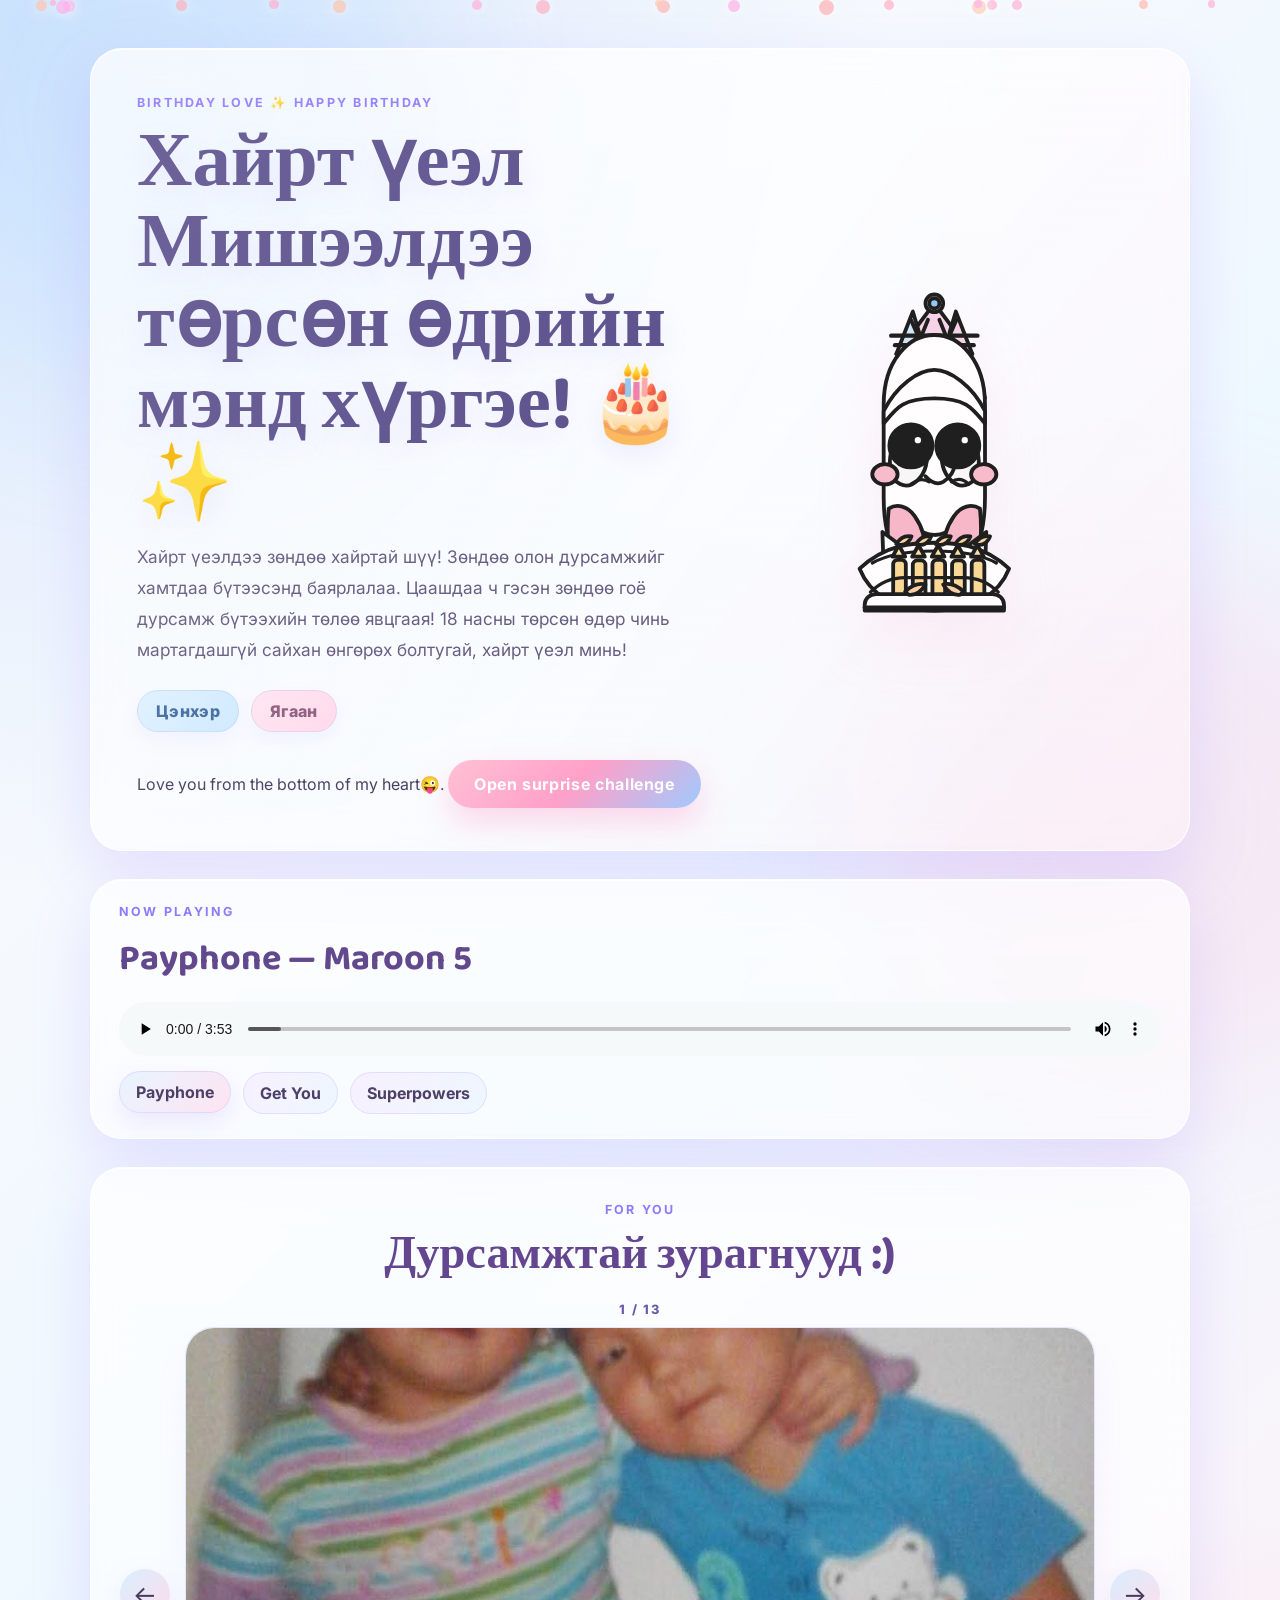
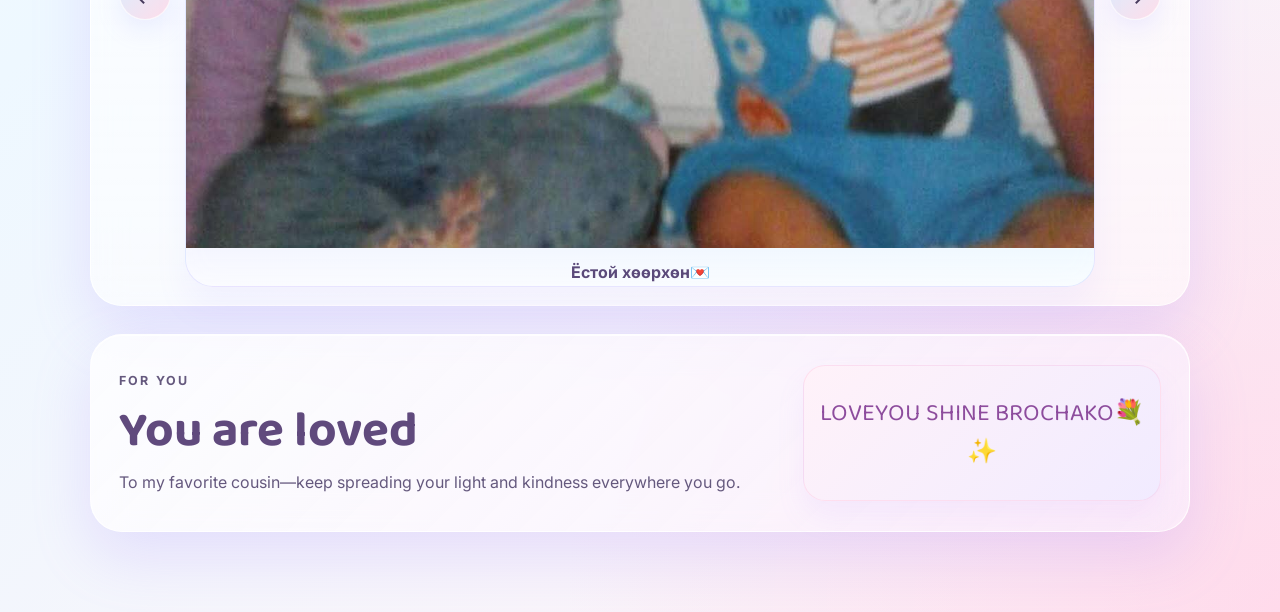
==== index.html @ ddc2c0e1 "Update birthday messages" ====
<!DOCTYPE html>
<html lang="en">
  <head>
    <meta charset="UTF-8" />
    <meta name="viewport" content="width=device-width, initial-scale=1.0" />
    <title>Happy Birthday Misheel</title>
    <meta
      name="description"
      content="A warm birthday page full of memories and love for Misheel."
    />
    <link rel="preconnect" href="https://fonts.googleapis.com" />
    <link rel="preconnect" href="https://fonts.gstatic.com" crossorigin />
    <link
      href="https://fonts.googleapis.com/css2?family=Baloo+2:wght@400;600;700;800&family=Inter:wght@400;500;600;700&display=swap"
      rel="stylesheet"
    />
    <link rel="stylesheet" href="style.css" />
  </head>
  <body>
    <div class="bg-glow glow-1"></div>
    <div class="bg-glow glow-2"></div>
    <div class="floating-sparkles" id="sparkles"></div>

    <main class="page-shell">
      <section class="hero card">
        <div class="hero-copy">
          <p class="eyebrow">BIRTHDAY LOVE ✨ HAPPY BIRTHDAY</p>
          <h1>Хайрт үеэл Мишээлдээ төрсөн өдрийн мэнд хүргэе! 🎂✨</h1>
          <p class="message">
            Хайрт үеэлдээ зөндөө хайртай шүү! Зөндөө олон дурсaмжийг хамтдаа бүтээсэнд баярлалаа. Цаашдаа ч гэсэн зөндөө гоё дурсaмж бүтээхийн төлөө явцгаая! 18 насны төрсөн өдөр чинь мартагдашгүй сайхан өнгөрөх болтугай, хайрт үеэл минь!
          </p>

          <div class="favorite-colors">
            <span class="color-chip light-blue">Цэнхэр</span>
            <span class="color-chip light-pink">Ягаан</span>
          </div>

          <div class="cta-row">
            <span class="cta-note">Love you from the bottom of my heart😜.</span>
            <a class="primary-btn challenge-link" href="surprise.html">Open surprise challenge</a>
          </div>
        </div>

        <div class="hero-art" aria-label="Birthday illustration">
          <img
            class="birthday-character"
            src="images/misheel-birthday-illustration.svg"
            alt="Cute birthday character holding a cake"
          />
        </div>
      </section>

      <section class="music card">
        <div class="music-header">
          <p class="eyebrow">Now playing</p>
          <h2 id="trackTitle">Payphone — Maroon 5</h2>
        </div>

        <audio id="birthdayAudio" controls preload="metadata">
          <source src="audio/payphone.mp3" type="audio/mpeg" />
          Your browser does not support the audio element.
        </audio>

        <div class="playlist" aria-label="Song playlist">
          <button class="song-option active" data-track="audio/payphone.mp3" data-title="Payphone — Maroon 5">Payphone</button>
          <button class="song-option" data-track="audio/get-you.mp3" data-title="Get You — Daniel Caesar ft. Kali Uchis">Get You</button>
          <button class="song-option" data-track="audio/superpowers.mp3" data-title="Superpowers — Daniel Caesar">Superpowers</button>
        </div>
      </section>

      <section class="surprise card">
        <div class="section-heading">
          <p class="eyebrow">For you</p>
          <h2>Дурсамжтай зурагнууд :)</h2>
        </div>

        <div class="photo-gallery">
          <button class="nav-btn" id="prevBtn" aria-label="Өмнөх зураг">←</button>

          <div class="viewer-wrap">
            <div class="gallery-meta">
              <span id="photoCounter">1 / 13</span>
            </div>

            <div class="slide-frame">
              <div class="slide active">
                <div class="photo-card">
                  <div class="photo">
                    <img src="images/a7ca59be-fc5f-4eb9-840b-a529a0c22c0d.jpg" alt="Misheel photo 1" />
                  </div>
                  <div class="photo-caption">Ёстой хөөрхөн💌</div>
                </div>
              </div>
              <div class="slide">
                <div class="photo-card">
                  <div class="photo">
                    <img src="images/41d93555-2011-495a-b672-59a3c8a5b977.jpg" alt="Misheel photo 2" />
                  </div>
                  <div class="photo-caption">Миний хайрт үеэл💌</div>
                </div>
              </div>
              <div class="slide">
                <div class="photo-card">
                  <div class="photo">
                    <img src="images/d9cc389e-0a66-46c6-8024-88b565d137b3.jpg" alt="Misheel photo 3" />
                  </div>
                  <div class="photo-caption">Аз жаргал💐</div>
                </div>
              </div>
              <div class="slide">
                <div class="photo-card">
                  <div class="photo">
                    <img src="images/b8256410-252d-4562-8605-320144ca4dbf.jpg" alt="Misheel photo 4" />
                  </div>
                  <div class="photo-caption">баяр баясгалан😘</div>
                </div>
              </div>
              <div class="slide">
                <div class="photo-card">
                  <div class="photo">
                    <img src="images/4f4d6605-24f7-4aaa-a9f4-41c71f432d71.jpg" alt="Misheel photo 5" />
                  </div>
                  <div class="photo-caption">Хүчтэй үеэл^_^</div>
                </div>
              </div>
              <div class="slide">
                <div class="photo-card">
                  <div class="photo">
                    <img src="images/276534cd-c635-4290-b543-4243a25cd8f6.jpg" alt="Misheel photo 7" />
                  </div>
                  <div class="photo-caption">энерги🦍</div>
                </div>
              </div>
              <div class="slide">
                <div class="photo-card">
                  <div class="photo">
                    <img src="images/6334266b-ba04-46bc-9a6c-34b19b0b3731.jpg" alt="Misheel photo 8" />
                  </div>
                  <div class="photo-caption">Үүрд хайрлагдана</div>
                </div>
              </div>
              <div class="slide">
                <div class="photo-card">
                  <div class="photo">
                    <img src="images/6f6ebedb-b452-4b05-9c14-54d14823774d.jpg" alt="Family photo 9" />
                  </div>
                  <div class="photo-caption">Гэр бүлийн халуун үе 💛</div>
                </div>
              </div>
              <div class="slide">
                <div class="photo-card">
                  <div class="photo">
                    <img src="images/90916abf-e954-4828-ace6-4a27e4338c88.jpg" alt="Family photo 10" />
                  </div>
                  <div class="photo-caption">Гайхалтай дурсамж 🌷</div>
                </div>
              </div>
              <div class="slide">
                <div class="photo-card">
                  <div class="photo">
                    <img src="images/9e1b1bcf-edeb-4b16-951e-b5c05d5b54bd.jpg" alt="Family photo 11" />
                  </div>
                  <div class="photo-caption">Бидний инээд 💕</div>
                </div>
              </div>
              <div class="slide">
                <div class="photo-card">
                  <div class="photo">
                    <img src="images/0703330e-552b-4d90-860c-a26170b733a5.jpg" alt="Family photo 12" />
                  </div>
                  <div class="photo-caption">Үеэлүүдийн хөгжилтэй мөч ✨</div>
                </div>
              </div>
              <div class="slide">
                <div class="photo-card">
                  <div class="photo">
                    <img src="images/3965828b-7632-476d-a801-08ffce4d73b9.jpg" alt="Family photo 13" />
                  </div>
                  <div class="photo-caption">Айлын хайр 💐</div>
                </div>
              </div>
              <div class="slide">
                <div class="photo-card">
                  <div class="photo">
                    <img src="images/e2bfad7c-ab8a-4006-84db-8c3ba522aec4.jpg" alt="Family photo 14" />
                  </div>
                  <div class="photo-caption">Үүрд санах ой 🌞</div>
                </div>
              </div>
            </div>
          </div>

          <button class="nav-btn" id="nextBtn" aria-label="Дараагийн зураг">→</button>
        </div>
      </section>

      <section class="memory card">
        <div class="memory-copy">
          <p class="eyebrow">For you</p>
          <h2>You are loved</h2>
          <p>
            To my favorite cousin—keep spreading your light and kindness everywhere you go.
          </p>
        </div>
        <div class="signature">LOVEYOU SHINE BROCHAKO💐✨</div>
      </section>
    </main>

    <script src="script.js"></script>
  </body>
</html>
---- style.css ----
:root {
  --bg-1: #fff9fd;
  --bg-2: #edf7ff;
  --card: rgba(255, 255, 255, 0.7);
  --card-strong: rgba(255, 255, 255, 0.88);
  --light-blue: #dff1ff;
  --light-pink: #ffe1f0;
  --pink: #ff8ab7;
  --purple: #8f79ff;
  --blue: #9ec8ff;
  --text: #473b5d;
  --muted: #65597e;
  --shadow: rgba(160, 132, 255, 0.2);
  --border: rgba(255, 255, 255, 0.78);
  --warm: #ffc76e;
  --rose: #ff93c6;
}

* {
  box-sizing: border-box;
}

html {
  scroll-behavior: smooth;
}

body {
  margin: 0;
  min-height: 100vh;
  font-family: "Inter", sans-serif;
  background:
    radial-gradient(circle at top left, rgba(153, 201, 255, 0.42), transparent 35%),
    radial-gradient(circle at bottom right, rgba(255, 174, 212, 0.34), transparent 28%),
    linear-gradient(135deg, #fffafc 0%, #eef8ff 48%, #fff1f7 100%);
  color: var(--text);
  overflow-x: hidden;
}

h1,
h2,
h3 {
  font-family: "Baloo 2", cursive;
  margin: 0;
  line-height: 1.05;
}

p {
  margin: 0;
}

button {
  font: inherit;
}

.bg-glow {
  position: fixed;
  width: 34rem;
  height: 34rem;
  border-radius: 50%;
  filter: blur(80px);
  opacity: 0.35;
  z-index: 0;
  pointer-events: none;
}

.glow-1 {
  top: -10rem;
  left: -8rem;
  background: rgba(173, 217, 255, 0.8);
}

.glow-2 {
  right: -8rem;
  bottom: -12rem;
  background: rgba(255, 192, 222, 0.72);
}

.floating-sparkles {
  position: fixed;
  inset: 0;
  overflow: hidden;
  pointer-events: none;
  z-index: 1;
}

.sparkle {
  position: absolute;
  width: 10px;
  height: 10px;
  border-radius: 50%;
  background: rgba(255, 255, 255, 0.92);
  box-shadow: 0 0 14px rgba(255, 255, 255, 0.9);
  opacity: 0.8;
  animation: floatUp linear infinite;
}

@keyframes floatUp {
  0% {
    transform: translateY(110vh) scale(0.8);
    opacity: 0;
  }
  15% {
    opacity: 1;
  }
  100% {
    transform: translateY(-20vh) scale(1.2);
    opacity: 0;
  }
}

.page-shell {
  position: relative;
  z-index: 2;
  width: min(1100px, calc(100% - 2rem));
  margin: 0 auto;
  padding: 48px 0 80px;
}

.card {
  background: linear-gradient(180deg, rgba(255,255,255,0.72), rgba(255,255,255,0.54));
  border: 1px solid rgba(255,255,255,0.8);
  box-shadow: 0 24px 60px var(--shadow), inset 0 1px 0 rgba(255,255,255,0.8);
  backdrop-filter: blur(16px);
  border-radius: 32px;
}

.hero {
  display: grid;
  grid-template-columns: 1.2fr 0.8fr;
  gap: 1.5rem;
  align-items: center;
  padding: 42px 46px;
  position: relative;
  overflow: hidden;
}

.hero::before {
  content: "";
  position: absolute;
  inset: 0;
  background: linear-gradient(120deg, rgba(255,255,255,0.12), rgba(255,255,255,0.02), rgba(255,192,222,0.12));
  pointer-events: none;
}

.eyebrow {
  display: inline-block;
  font-size: 0.78rem;
  letter-spacing: 0.18em;
  text-transform: uppercase;
  color: var(--purple);
  font-weight: 700;
  margin-bottom: 14px;
}

.hero-copy h1 {
  font-size: clamp(3rem, 6vw, 5.4rem);
  color: #5b4f8c;
  margin-bottom: 14px;
  text-shadow: 0 10px 28px rgba(160, 139, 255, 0.14);
}

.message {
  font-size: 1.08rem;
  line-height: 1.8;
  color: var(--muted);
  max-width: 34rem;
}

.favorite-colors {
  display: flex;
  flex-wrap: wrap;
  gap: 12px;
  margin-top: 24px;
}

.color-chip {
  display: inline-flex;
  align-items: center;
  justify-content: center;
  padding: 10px 18px;
  border-radius: 999px;
  font-weight: 800;
  letter-spacing: 0.02em;
  border: 1px solid rgba(111, 131, 201, 0.15);
  box-shadow: 0 8px 18px rgba(164, 147, 255, 0.1);
}

.light-blue {
  background: linear-gradient(135deg, #dff1ff, #cfe9ff);
  color: #416a9f;
}

.light-pink {
  background: linear-gradient(135deg, #ffe5f1, #ffd9eb);
  color: #8d5c7c;
}

.cta-row {
  margin-top: 28px;
}

.primary-btn,
.song-btn,
.nav-btn {
  border: none;
  cursor: pointer;
  transition: transform 0.2s ease, box-shadow 0.2s ease, opacity 0.2s ease;
}

.primary-btn {
  border-radius: 999px;
  background: linear-gradient(135deg, #ffc0d3, #ff9ec7, #9bc9ff);
  color: white;
  padding: 14px 24px;
  font-weight: 700;
  letter-spacing: 0.04em;
  box-shadow: 0 15px 30px rgba(255, 145, 198, 0.35);
}

.primary-btn:hover,
.song-btn:hover,
.nav-btn:hover {
  transform: translateY(-2px);
}

.hero-art {
  display: flex;
  justify-content: center;
  align-items: center;
  min-height: 300px;
}

.birthday-character {
  display: block;
  width: min(380px, 85vw);
  height: auto;
  filter: drop-shadow(0 24px 28px rgba(255, 180, 210, 0.18));
}

/* Surprise popup removed intentionally to avoid blocking the page */

.hidden {
  display: none;
}

.music {
  margin-top: 28px;
  padding: 24px 28px;
  display: flex;
  flex-direction: column;
  gap: 16px;
}

.music-header {
  display: flex;
  flex-direction: column;
  align-items: flex-start;
  gap: 8px;
}

.music-header h2 {
  font-size: clamp(1.8rem, 2.8vw, 2.6rem);
  color: #62488d;
}

.playlist {
  display: flex;
  flex-wrap: wrap;
  gap: 12px;
}

.song-option {
  border: 1px solid rgba(143, 121, 255, 0.18);
  background: linear-gradient(135deg, #f8f0ff, #edf7ff);
  color: #4d4067;
  border-radius: 999px;
  padding: 10px 16px;
  font-weight: 700;
  cursor: pointer;
  touch-action: manipulation;
  transition: transform 0.2s ease, box-shadow 0.2s ease, background 0.2s ease;
}

.song-option:hover,
.song-option.active {
  transform: translateY(-1px);
  background: linear-gradient(135deg, #e7f5ff, #ffe3f2);
  box-shadow: 0 10px 22px rgba(173, 150, 255, 0.18);
}

audio {
  width: 100%;
  filter: saturate(1.15) contrast(1.04);
  border-radius: 18px;
}

.surprise {
  position: relative;
  margin-top: 28px;
  padding: 30px 28px 18px;
}

.section-heading {
  text-align: center;
  margin-bottom: 22px;
}

.section-heading h2 {
  font-size: clamp(2rem, 4vw, 2.9rem);
  color: #644690;
}

.small-gap {
  margin-bottom: 14px;
}

.photo-gallery {
  display: grid;
  grid-template-columns: auto 1fr auto;
  align-items: center;
  gap: 14px;
}

.viewer-wrap {
  display: flex;
  flex-direction: column;
  gap: 10px;
}

.gallery-meta {
  display: flex;
  justify-content: center;
  align-items: center;
  font-size: 0.8rem;
  font-weight: 800;
  letter-spacing: 0.14em;
  text-transform: uppercase;
  color: #6a5aa8;
}

.slide-frame {
  position: relative;
  min-height: 560px;
  overflow: hidden;
  border-radius: 28px;
  background: linear-gradient(135deg, rgba(245, 240, 255, 0.9), rgba(234, 247, 255, 0.9));
  border: 1px solid rgba(143, 121, 255, 0.12);
  box-shadow: inset 0 0 30px rgba(255, 255, 255, 0.22), 0 22px 32px rgba(151, 128, 255, 0.08);
}

.slide {
  position: absolute;
  inset: 0;
  opacity: 0;
  pointer-events: none;
  transform: scale(0.97);
  transition: opacity 0.45s ease, transform 0.45s ease;
}

.slide.active {
  opacity: 1;
  pointer-events: auto;
  transform: scale(1);
}

.photo-card {
  display: flex;
  flex-direction: column;
  height: 100%;
  width: 100%;
}

.photo {
  position: relative;
  width: 100%;
  height: 100%;
  min-height: 520px;
  overflow: hidden;
  border-radius: 28px 28px 0 0;
  background: linear-gradient(135deg, #f1f7ff, #ffe7f1);
  box-shadow: inset 0 0 40px rgba(255, 255, 255, 0.12);
}

.photo img {
  display: block;
  width: 100%;
  height: 100%;
  object-fit: cover;
}

.photo-caption {
  padding: 14px 18px 20px;
  text-align: center;
  font-weight: 700;
  color: #5b4a7a;
  background: linear-gradient(180deg, rgba(255,255,255,0.2), rgba(255,255,255,0.8));
  border-radius: 0 0 28px 28px;
  font-size: 1rem;
}

.nav-btn {
  width: 52px;
  height: 52px;
  border-radius: 50%;
  background: linear-gradient(135deg, #d9eeff, #ffddea);
  color: var(--text);
  font-size: 1.6rem;
  box-shadow: 0 10px 24px rgba(158, 150, 255, 0.16);
  border: 1px solid rgba(255,255,255,0.7);
}


#audio {
  width: 100%;
}

audio {
  width: 100%;
  margin-top: 8px;
  filter: saturate(1.2) contrast(1.05);
}

.memory {
  margin-top: 28px;
  padding: 30px 28px;
  display: grid;
  grid-template-columns: 1.3fr 0.7fr;
  align-items: center;
  gap: 20px;
  background: linear-gradient(135deg, rgba(255,255,255,0.76), rgba(250,240,255,0.65));
}

.memory-copy h2 {
  font-size: clamp(2rem, 4vw, 3.1rem);
  color: #604a7d;
  margin-bottom: 10px;
}

.memory-copy p {
  color: var(--muted);
  line-height: 1.8;
  max-width: 40rem;
}

.signature {
  text-align: center;
  font-size: clamp(1.1rem, 2vw, 1.5rem);
  font-family: "Baloo 2", cursive;
  color: #8d4c9d;
  padding: 28px 14px;
  border-radius: 22px;
  background: linear-gradient(135deg, #fff2f9, #f1ebff);
  border: 1px solid rgba(255, 126, 182, 0.16);
  box-shadow: 0 16px 28px rgba(188, 145, 255, 0.1);
}

@media (max-width: 780px) {
  .hero,
  .memory {
    grid-template-columns: 1fr;
    text-align: center;
  }

  .hero {
    padding: 28px 20px;
  }

  .message {
    margin: 0 auto;
  }

  .favorite-colors {
    justify-content: center;
  }

  .photo-gallery {
    grid-template-columns: 1fr;
  }

  .nav-btn {
    display: none;
  }

  .slide-frame {
    min-height: 420px;
  }

  .photo {
    min-height: 380px;
  }
}

.memory-page {
  position: relative;
  min-height: 100vh;
  display: grid;
  place-items: center;
  padding: 32px 16px;
  background:
    radial-gradient(circle at 15% 20%, rgba(164, 225, 255, 0.8), transparent 18%),
    radial-gradient(circle at 82% 20%, rgba(255, 207, 228, 0.82), transparent 20%),
    radial-gradient(circle at 50% 80%, rgba(197, 228, 255, 0.7), transparent 22%),
    linear-gradient(135deg, #fffafc 0%, #edf7ff 38%, #fff1f7 100%);
  overflow: hidden;
}

.floating-hearts {
  position: fixed;
  inset: 0;
  pointer-events: none;
  z-index: 0;
}

.floating-hearts span {
  position: absolute;
  font-size: clamp(1.4rem, 2vw, 2.1rem);
  opacity: 0.8;
  filter: drop-shadow(0 10px 20px rgba(161, 140, 255, 0.18));
  animation: drift 11s ease-in-out infinite alternate;
}

.floating-hearts span:nth-child(1) { top: 12%; left: 12%; }
.floating-hearts span:nth-child(2) { top: 25%; right: 18%; animation-delay: 1s; }
.floating-hearts span:nth-child(3) { bottom: 22%; left: 20%; animation-delay: 2s; }
.floating-hearts span:nth-child(4) { top: 48%; right: 12%; animation-delay: 3s; }
.floating-hearts span:nth-child(5) { bottom: 16%; right: 22%; animation-delay: 1.5s; }

@keyframes drift {
  0% { transform: translateY(0) scale(1); }
  100% { transform: translateY(-18px) scale(1.1); }
}

.memory-shell {
  width: min(1020px, 100%);
  position: relative;
  z-index: 2;
  display: grid;
  gap: 24px;
}

.back-link {
  display: inline-block;
  font-weight: 700;
  color: var(--purple);
  text-decoration: none;
  font-size: 1.02rem;
}

.memory-card {
  position: relative;
  background: linear-gradient(180deg, rgba(255,255,255,0.9), rgba(255,255,255,0.68));
  border: 1px solid rgba(255,255,255,0.8);
  border-radius: 32px;
  box-shadow: 0 28px 70px rgba(163, 133, 255, 0.16);
  padding: 28px;
  overflow: hidden;
}

.memory-card::before {
  content: "";
  position: absolute;
  right: -28px;
  bottom: -36px;
  width: 180px;
  height: 180px;
  border-radius: 50%;
  background: rgba(255, 192, 220, 0.14);
}

.hero-memory {
  text-align: center;
  padding-top: 34px;
  background: linear-gradient(135deg, rgba(255,255,255,0.94), rgba(255,246,251,0.8));
}

.mini-badge {
  display: inline-block;
  margin-bottom: 12px;
  padding: 8px 14px;
  border-radius: 999px;
  background: linear-gradient(135deg, #ebf7ff, #ffe3f3);
  border: 1px solid rgba(143, 121, 255, 0.15);
  color: #6d5a9a;
  font-size: 0.75rem;
  letter-spacing: 0.08em;
  text-transform: uppercase;
  font-weight: 800;
}

.hero-memory h1 {
  font-size: clamp(2.7rem, 6vw, 5rem);
  color: #5a4f8d;
  margin-bottom: 14px;
  text-shadow: 0 10px 28px rgba(160, 139, 255, 0.12);
}

.memory-intro {
  max-width: 760px;
  margin: 0 auto;
  color: var(--muted);
  line-height: 1.9;
  font-size: 1.07rem;
}

.memory-layout {
  display: grid;
  grid-template-columns: 1.08fr 0.92fr;
  gap: 24px;
}

.photo-panel {
  padding: 14px;
  background: linear-gradient(135deg, rgba(255,255,255,0.9), rgba(239,246,255,0.76));
}

.photo-frame {
  border-radius: 26px;
  overflow: hidden;
  border: 1px solid rgba(255,255,255,0.8);
  box-shadow: 0 18px 40px rgba(142, 126, 255, 0.12);
}

.photo-panel img {
  width: 100%;
  min-height: 430px;
  object-fit: cover;
  display: block;
}

.note-panel,
.quote-panel,
.wishes-panel {
  transform: translateY(0);
  transition: transform 0.2s ease, box-shadow 0.2s ease;
}

.note-panel:hover,
.quote-panel:hover,
.wishes-panel:hover {
  transform: translateY(-2px);
  box-shadow: 0 30px 60px rgba(170, 143, 255, 0.14);
}

.note-panel h2 {
  font-size: clamp(2rem, 4vw, 2.9rem);
  color: #5a4f8d;
  margin: 10px 0 12px;
}

.note-panel p,
.wishes-panel li,
.quote-panel blockquote {
  color: var(--muted);
  line-height: 1.8;
}

.label {
  display: inline-block;
  font-size: 0.75rem;
  letter-spacing: 0.15em;
  text-transform: uppercase;
  font-weight: 800;
  color: var(--purple);
  margin-bottom: 8px;
}

.stat-row {
  display: grid;
  grid-template-columns: repeat(3, minmax(0, 1fr));
  gap: 12px;
  margin-top: 22px;
}

.stat-box {
  padding: 14px 10px;
  text-align: center;
  border-radius: 18px;
  background: linear-gradient(135deg, #eef7ff, #fff2f8);
  border: 1px solid rgba(160, 144, 255, 0.12);
}

.stat-box strong {
  display: block;
  font-size: clamp(1.5rem, 3vw, 2.2rem);
  color: #5a4f8d;
}

.stat-box span {
  display: block;
  font-size: 0.76rem;
  text-transform: uppercase;
  letter-spacing: 0.08em;
  color: var(--muted);
}

.quote-panel {
  background: linear-gradient(135deg, rgba(255,255,255,0.92), rgba(255,243,249,0.76));
}

.quote-panel blockquote {
  margin: 0;
  font-size: clamp(1.2rem, 2vw, 1.5rem);
  font-weight: 700;
  color: #594a81;
}

.wish-header {
  display: flex;
  align-items: center;
  justify-content: space-between;
  gap: 10px;
  margin-bottom: 8px;
}

.wish-header h3 {
  font-size: clamp(1.7rem, 3vw, 2.6rem);
  color: #604a7d;
}

.wishes-panel ul {
  margin: 18px 0 24px;
  padding-left: 18px;
}

.primary-btn {
  display: inline-block;
  border-radius: 999px;
  background: linear-gradient(135deg, #ffc0d3, #ff9ec7, #9bc9ff);
  color: white;
  padding: 14px 26px;
  font-weight: 700;
  letter-spacing: 0.04em;
  text-decoration: none;
  box-shadow: 0 15px 30px rgba(255, 145, 198, 0.35);
}

@media (max-width: 760px) {
  .memory-layout {
    grid-template-columns: 1fr;
  }

  .memory-card {
    padding: 22px 18px;
  }

  .wish-header {
    display: grid;
    gap: 6px;
  }

  .stat-row {
    grid-template-columns: 1fr 1fr 1fr;
  }
}
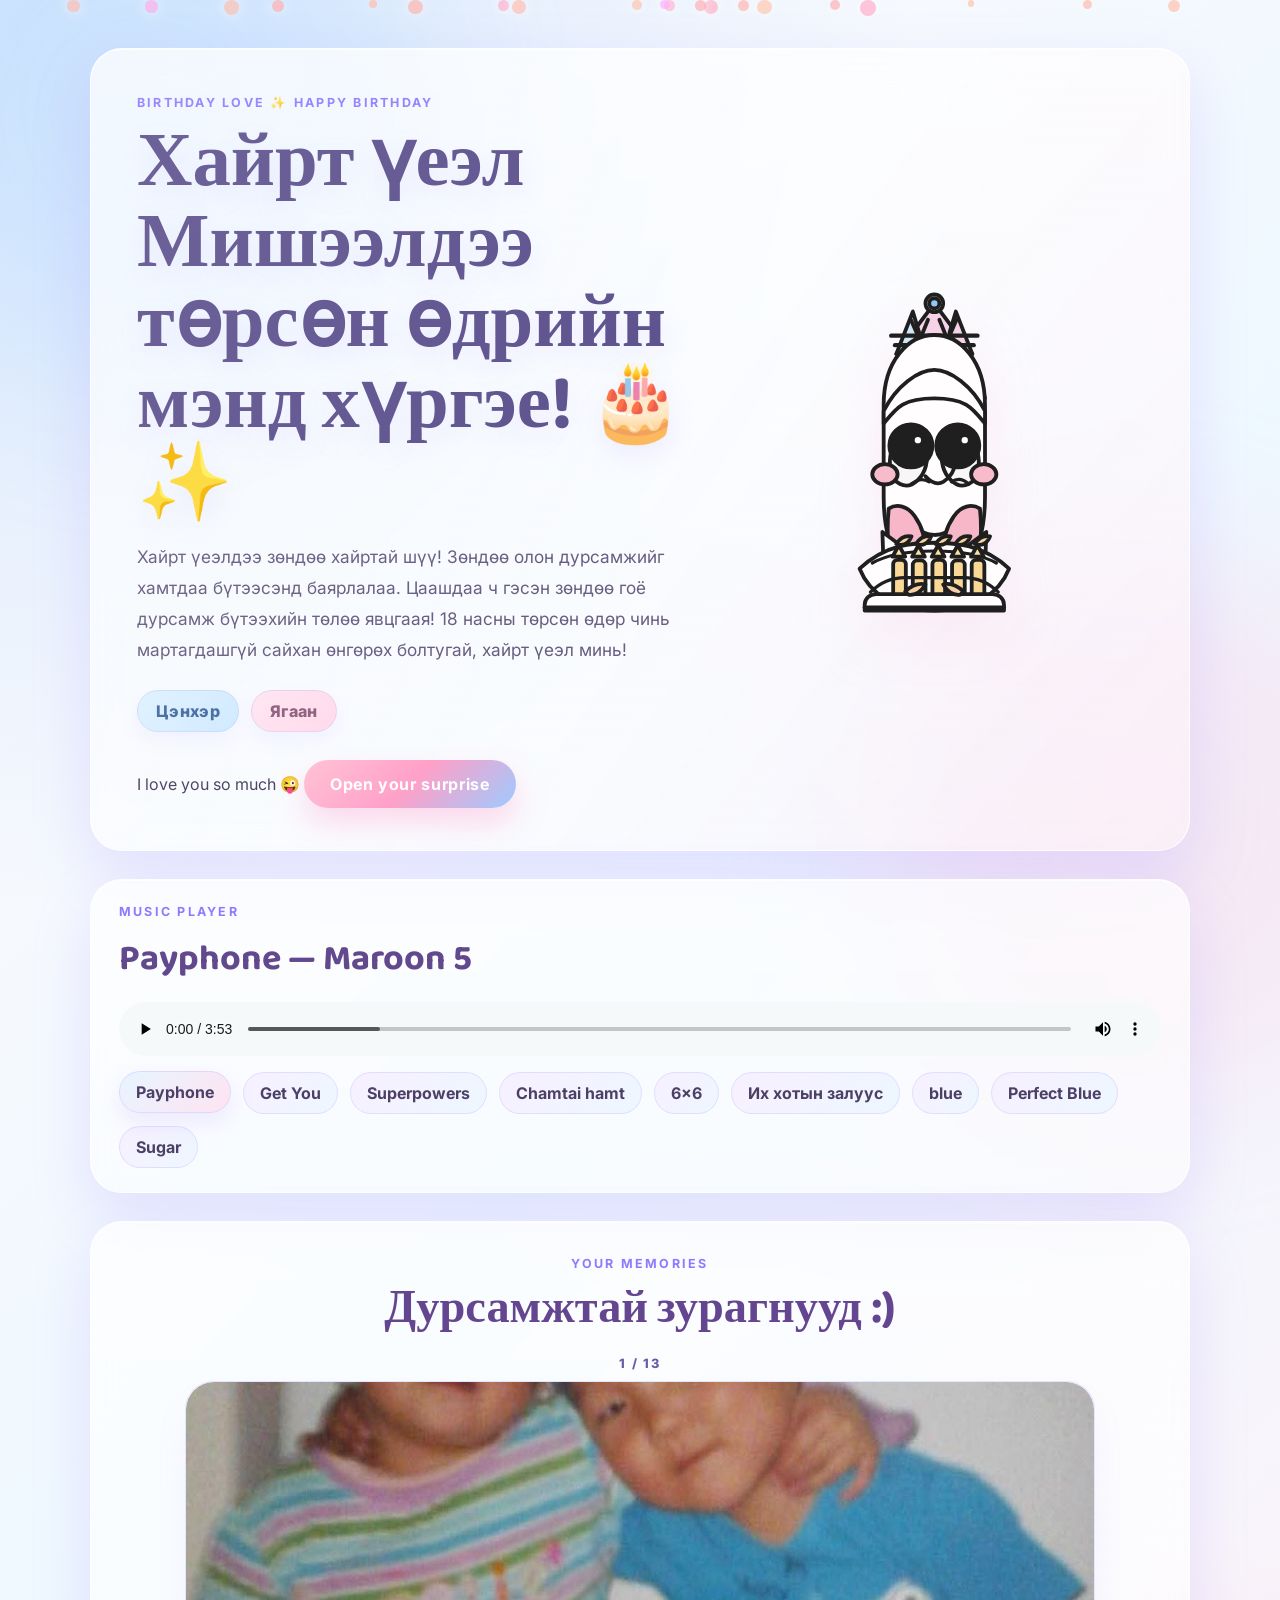
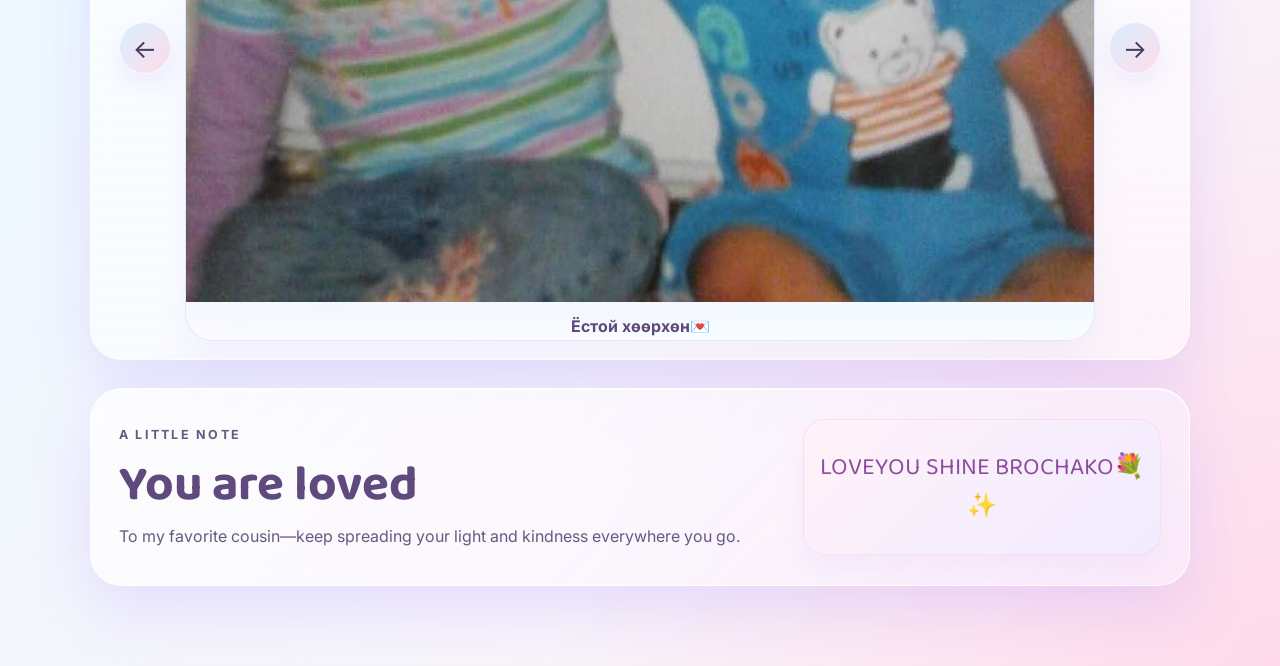
==== commit 39abe4cb: "Add birthday songs and fix surprise link" ====
--- a/index.html
+++ b/index.html
@@ -36,8 +36,8 @@
           </div>
 
           <div class="cta-row">
-            <span class="cta-note">Love you from the bottom of my heart😜.</span>
-            <a class="primary-btn challenge-link" href="surprise.html">Open surprise challenge</a>
+            <span class="cta-note">I love you so much 😜</span>
+            <a class="primary-btn challenge-link" href="./surprise.html">Open your surprise</a>
           </div>
         </div>
 
@@ -52,7 +52,7 @@
 
       <section class="music card">
         <div class="music-header">
-          <p class="eyebrow">Now playing</p>
+          <p class="eyebrow">Music player</p>
           <h2 id="trackTitle">Payphone — Maroon 5</h2>
         </div>
 
@@ -65,12 +65,18 @@
           <button class="song-option active" data-track="audio/payphone.mp3" data-title="Payphone — Maroon 5">Payphone</button>
           <button class="song-option" data-track="audio/get-you.mp3" data-title="Get You — Daniel Caesar ft. Kali Uchis">Get You</button>
           <button class="song-option" data-track="audio/superpowers.mp3" data-title="Superpowers — Daniel Caesar">Superpowers</button>
+          <button class="song-option" data-track="audio/L boys Chamtai hamt  Adtai jaalaad OST.mp3" data-title="Chamtai hamt — L boys">Chamtai hamt</button>
+          <button class="song-option" data-track="audio/The Royal Heartaches • 6x6.mp3" data-title="6x6 — The Royal Heartaches">6x6</button>
+          <button class="song-option" data-track="audio/ИХ ХОТЫН ЗАЛУУС олон ангит киноны дуу.mp3" data-title="Их хотын залуус">Их хотын залуус</button>
+          <button class="song-option" data-track="audio/yung kai - blue (official music video).mp3" data-title="blue — yung kai">blue</button>
+          <button class="song-option" data-track="audio/AM-C - Perfect Blue (Official Video).mp3" data-title="Perfect Blue — AM-C">Perfect Blue</button>
+          <button class="song-option" data-track="audio/Maroon_five_-_Sugar_(mp3.pm).mp3" data-title="Sugar — Maroon 5">Sugar</button>
         </div>
       </section>
 
       <section class="surprise card">
         <div class="section-heading">
-          <p class="eyebrow">For you</p>
+          <p class="eyebrow">Your memories</p>
           <h2>Дурсамжтай зурагнууд :)</h2>
         </div>
 
@@ -196,7 +202,7 @@
 
       <section class="memory card">
         <div class="memory-copy">
-          <p class="eyebrow">For you</p>
+          <p class="eyebrow">A little note</p>
           <h2>You are loved</h2>
           <p>
             To my favorite cousin—keep spreading your light and kindness everywhere you go.
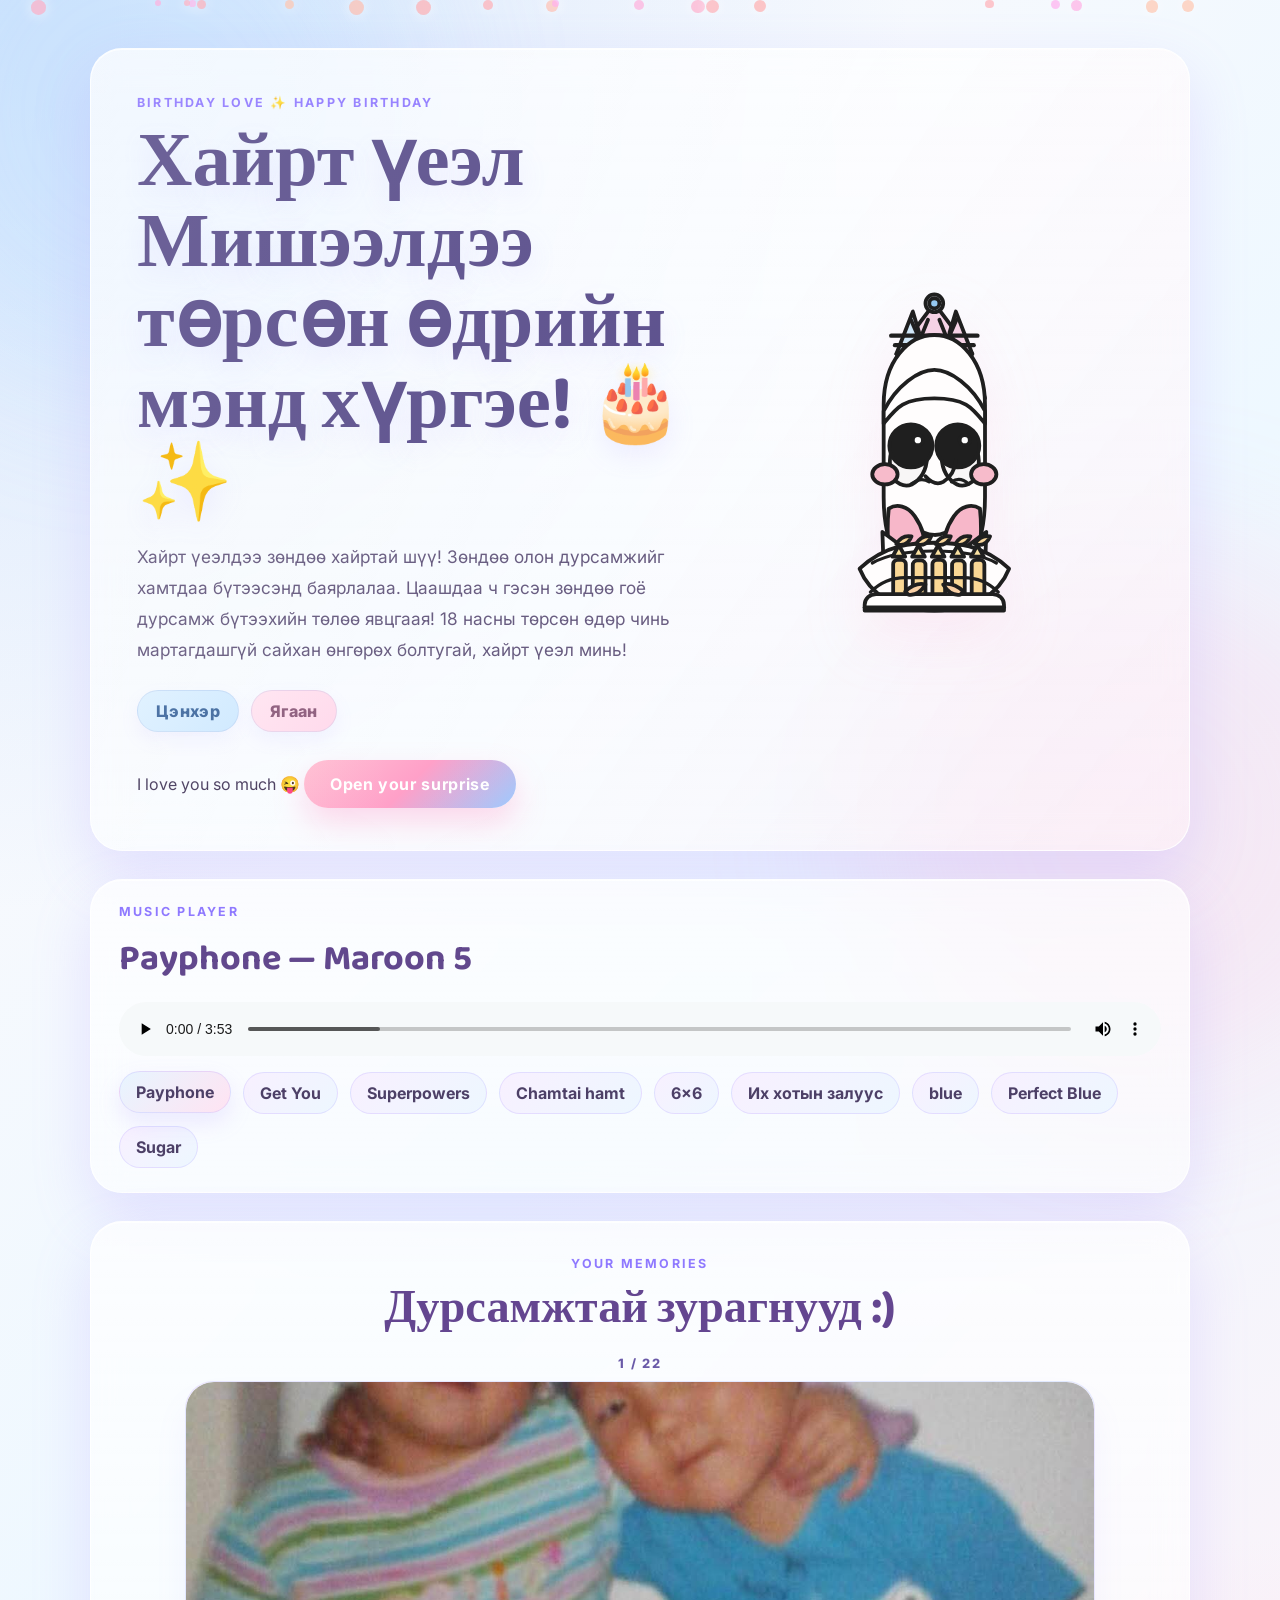
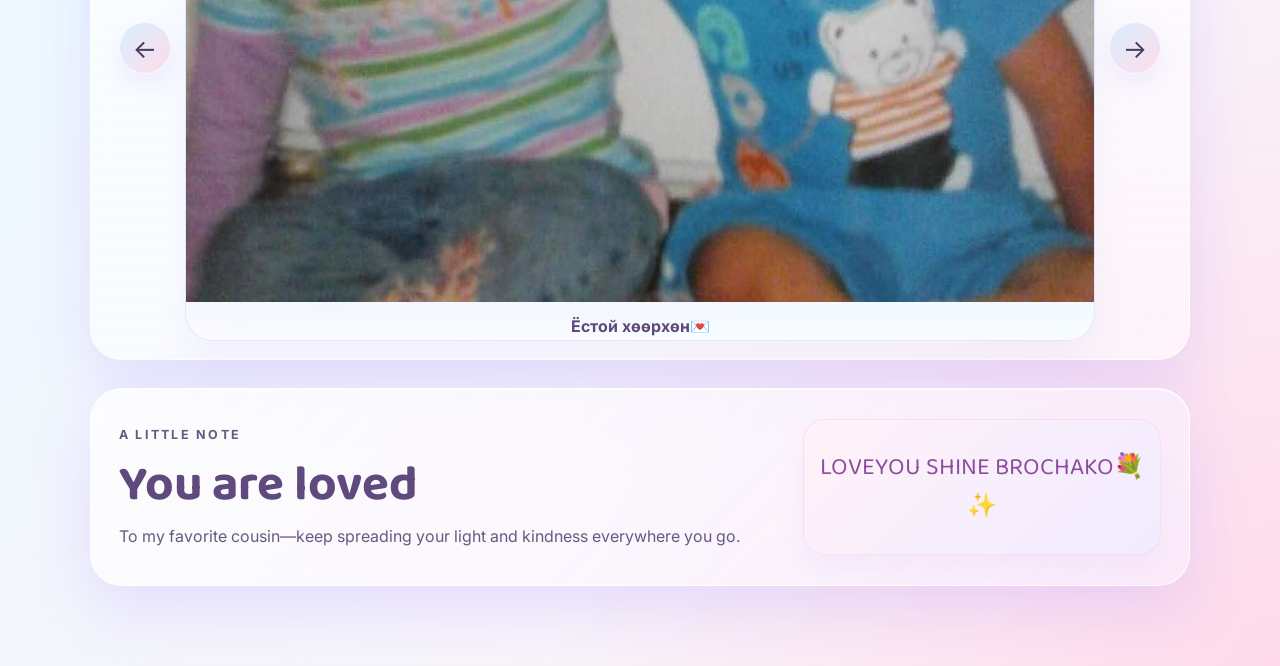
==== commit 0d814d7c: "Add nine birthday photos" ====
--- a/index.html
+++ b/index.html
@@ -85,7 +85,7 @@
 
           <div class="viewer-wrap">
             <div class="gallery-meta">
-              <span id="photoCounter">1 / 13</span>
+              <span id="photoCounter">1 / 22</span>
             </div>
 
             <div class="slide-frame">
@@ -191,6 +191,78 @@
                     <img src="images/e2bfad7c-ab8a-4006-84db-8c3ba522aec4.jpg" alt="Family photo 14" />
                   </div>
                   <div class="photo-caption">Үүрд санах ой 🌞</div>
+                </div>
+              </div>
+              <div class="slide">
+                <div class="photo-card">
+                  <div class="photo">
+                    <img src="images/9f379ef1-7823-4ed7-ac45-a1d5b7367e6c.jpg" alt="New memory photo 1" />
+                  </div>
+                  <div class="photo-caption">A happy memory</div>
+                </div>
+              </div>
+              <div class="slide">
+                <div class="photo-card">
+                  <div class="photo">
+                    <img src="images/984a47d3-5f3c-470a-90d0-936ffeecb915.jpg" alt="New memory photo 2" />
+                  </div>
+                  <div class="photo-caption">Good times together</div>
+                </div>
+              </div>
+              <div class="slide">
+                <div class="photo-card">
+                  <div class="photo">
+                    <img src="images/885128a8-580c-45f2-8137-26ae2e76cefb.jpg" alt="New memory photo 3" />
+                  </div>
+                  <div class="photo-caption">Always smiling</div>
+                </div>
+              </div>
+              <div class="slide">
+                <div class="photo-card">
+                  <div class="photo">
+                    <img src="images/85f2faef-6da5-44e1-a470-91a5b45a393d.jpg" alt="New memory photo 4" />
+                  </div>
+                  <div class="photo-caption">A special moment</div>
+                </div>
+              </div>
+              <div class="slide">
+                <div class="photo-card">
+                  <div class="photo">
+                    <img src="images/642df80f-7f55-4ad1-a383-dcac9b388a4f.jpg" alt="New memory photo 5" />
+                  </div>
+                  <div class="photo-caption">Best memories</div>
+                </div>
+              </div>
+              <div class="slide">
+                <div class="photo-card">
+                  <div class="photo">
+                    <img src="images/b931cb10-386d-4813-9336-cbd0c57c94bd.jpg" alt="New memory photo 6" />
+                  </div>
+                  <div class="photo-caption">Together forever</div>
+                </div>
+              </div>
+              <div class="slide">
+                <div class="photo-card">
+                  <div class="photo">
+                    <img src="images/a74f4e28-3e5a-43f6-a7d4-e6b5eb7bdb30.jpg" alt="New memory photo 7" />
+                  </div>
+                  <div class="photo-caption">A beautiful day</div>
+                </div>
+              </div>
+              <div class="slide">
+                <div class="photo-card">
+                  <div class="photo">
+                    <img src="images/5bf877ab-9424-4f70-86f9-47ac0c465976.jpg" alt="New memory photo 8" />
+                  </div>
+                  <div class="photo-caption">Love and laughter</div>
+                </div>
+              </div>
+              <div class="slide">
+                <div class="photo-card">
+                  <div class="photo">
+                    <img src="images/ecc135f7-aec6-4c05-8491-f218e8ab3b7f.jpg" alt="New memory photo 9" />
+                  </div>
+                  <div class="photo-caption">One more memory</div>
                 </div>
               </div>
             </div>
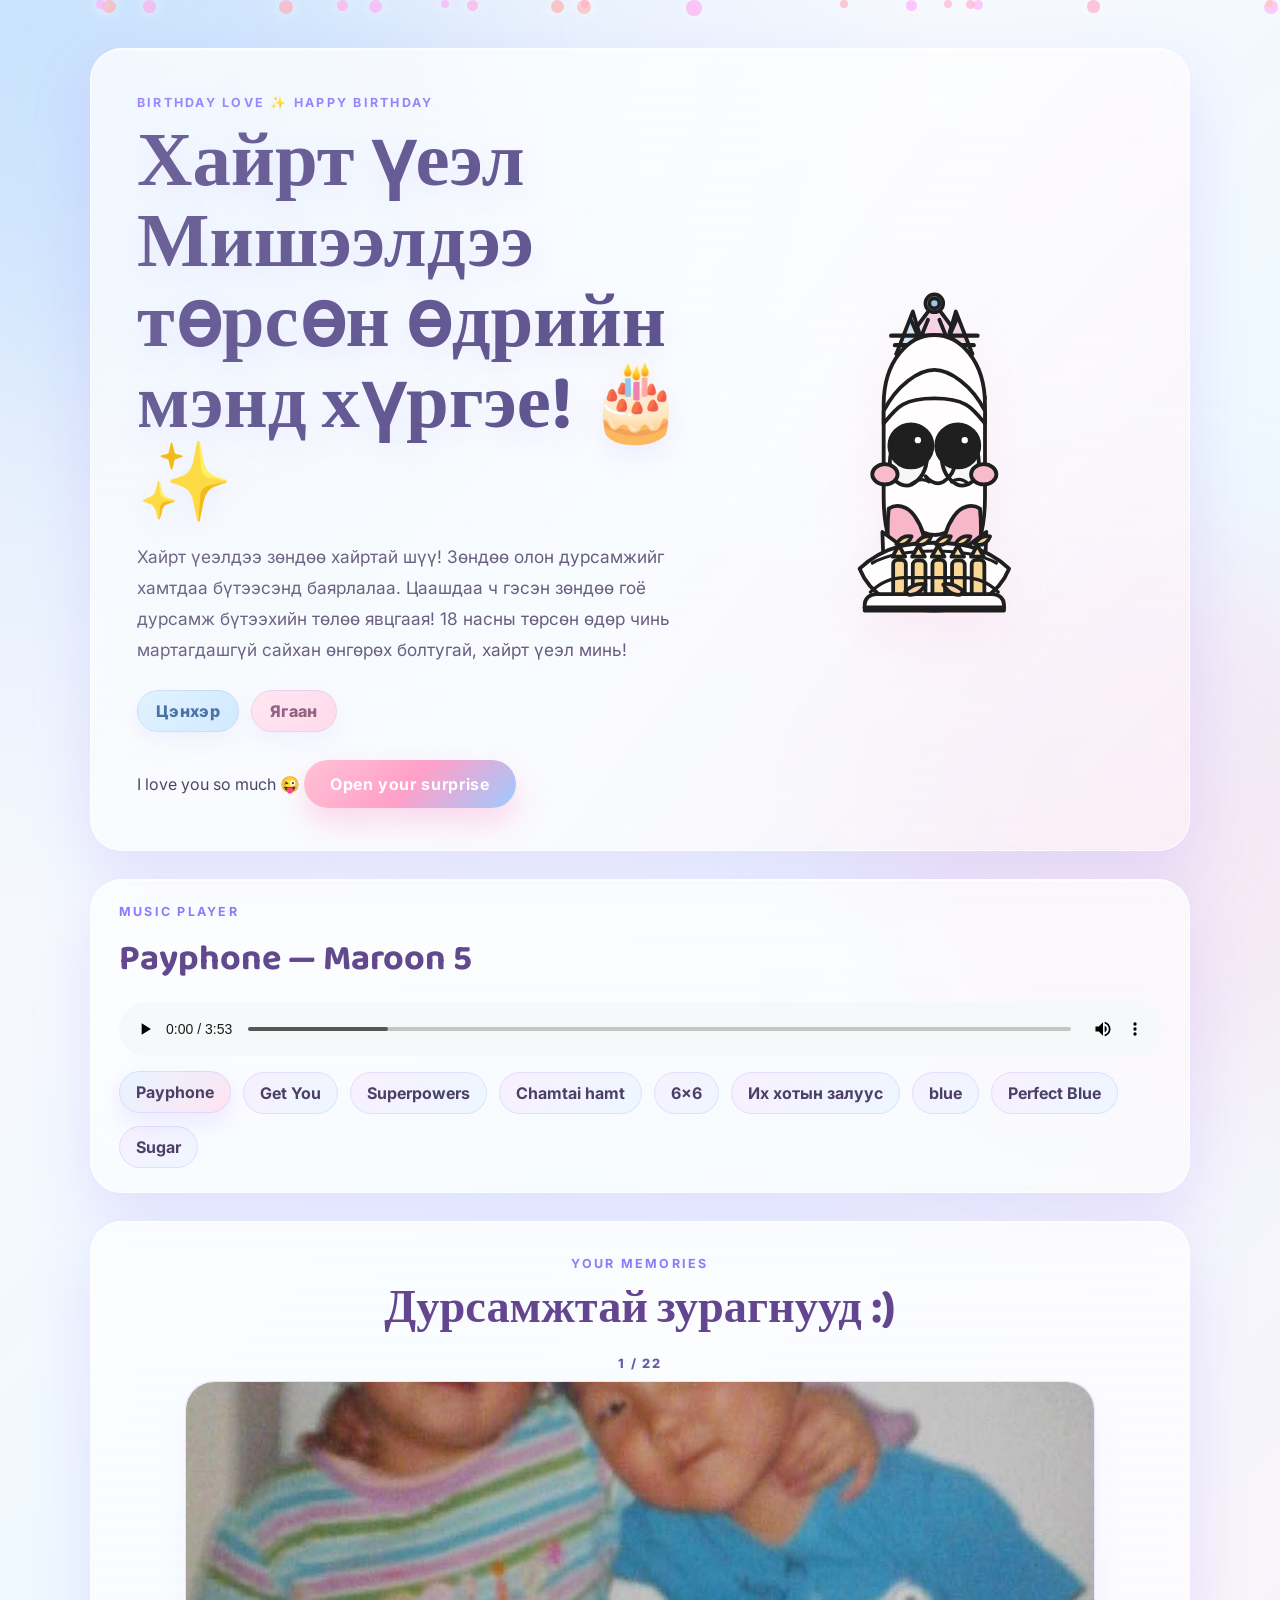
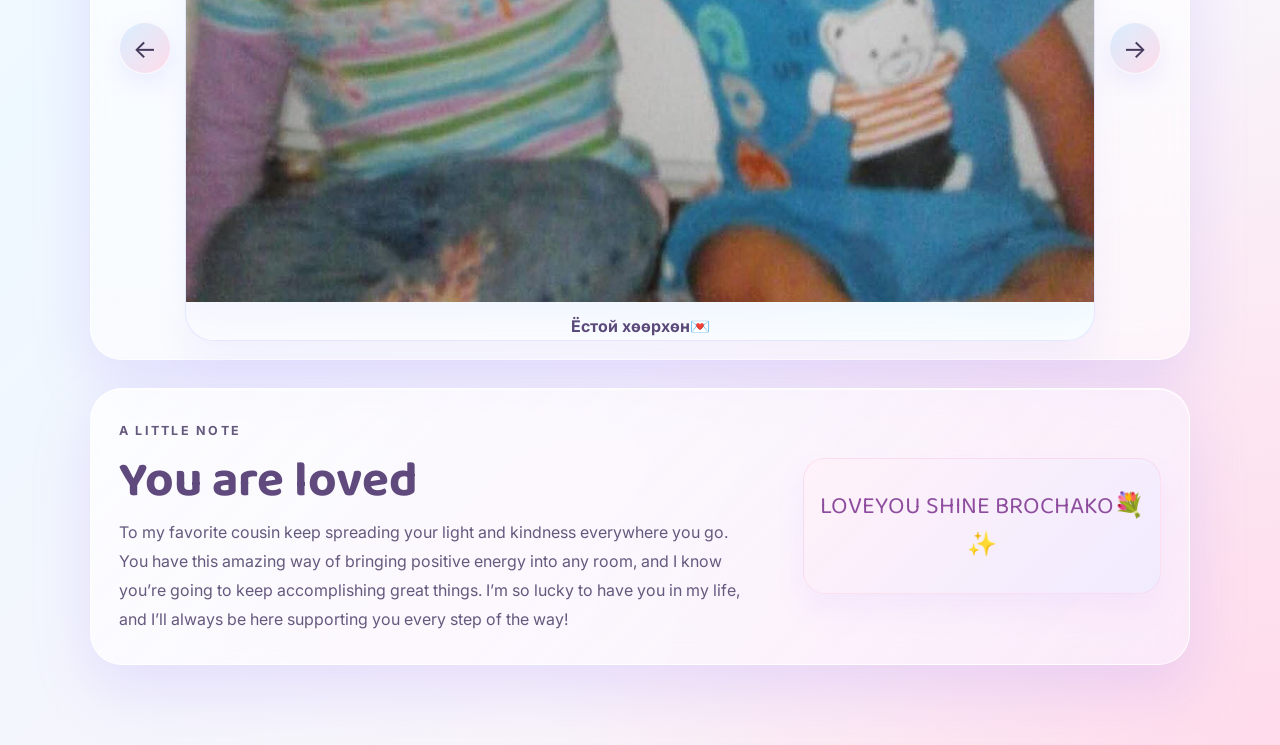
==== commit 11ea6a22: "Update cousin message" ====
--- a/index.html
+++ b/index.html
@@ -277,7 +277,7 @@
           <p class="eyebrow">A little note</p>
           <h2>You are loved</h2>
           <p>
-            To my favorite cousin—keep spreading your light and kindness everywhere you go.
+            To my favorite cousin keep spreading your light and kindness everywhere you go. You have this amazing way of bringing positive energy into any room, and I know you’re going to keep accomplishing great things. I’m so lucky to have you in my life, and I’ll always be here supporting you every step of the way!
           </p>
         </div>
         <div class="signature">LOVEYOU SHINE BROCHAKO💐✨</div>
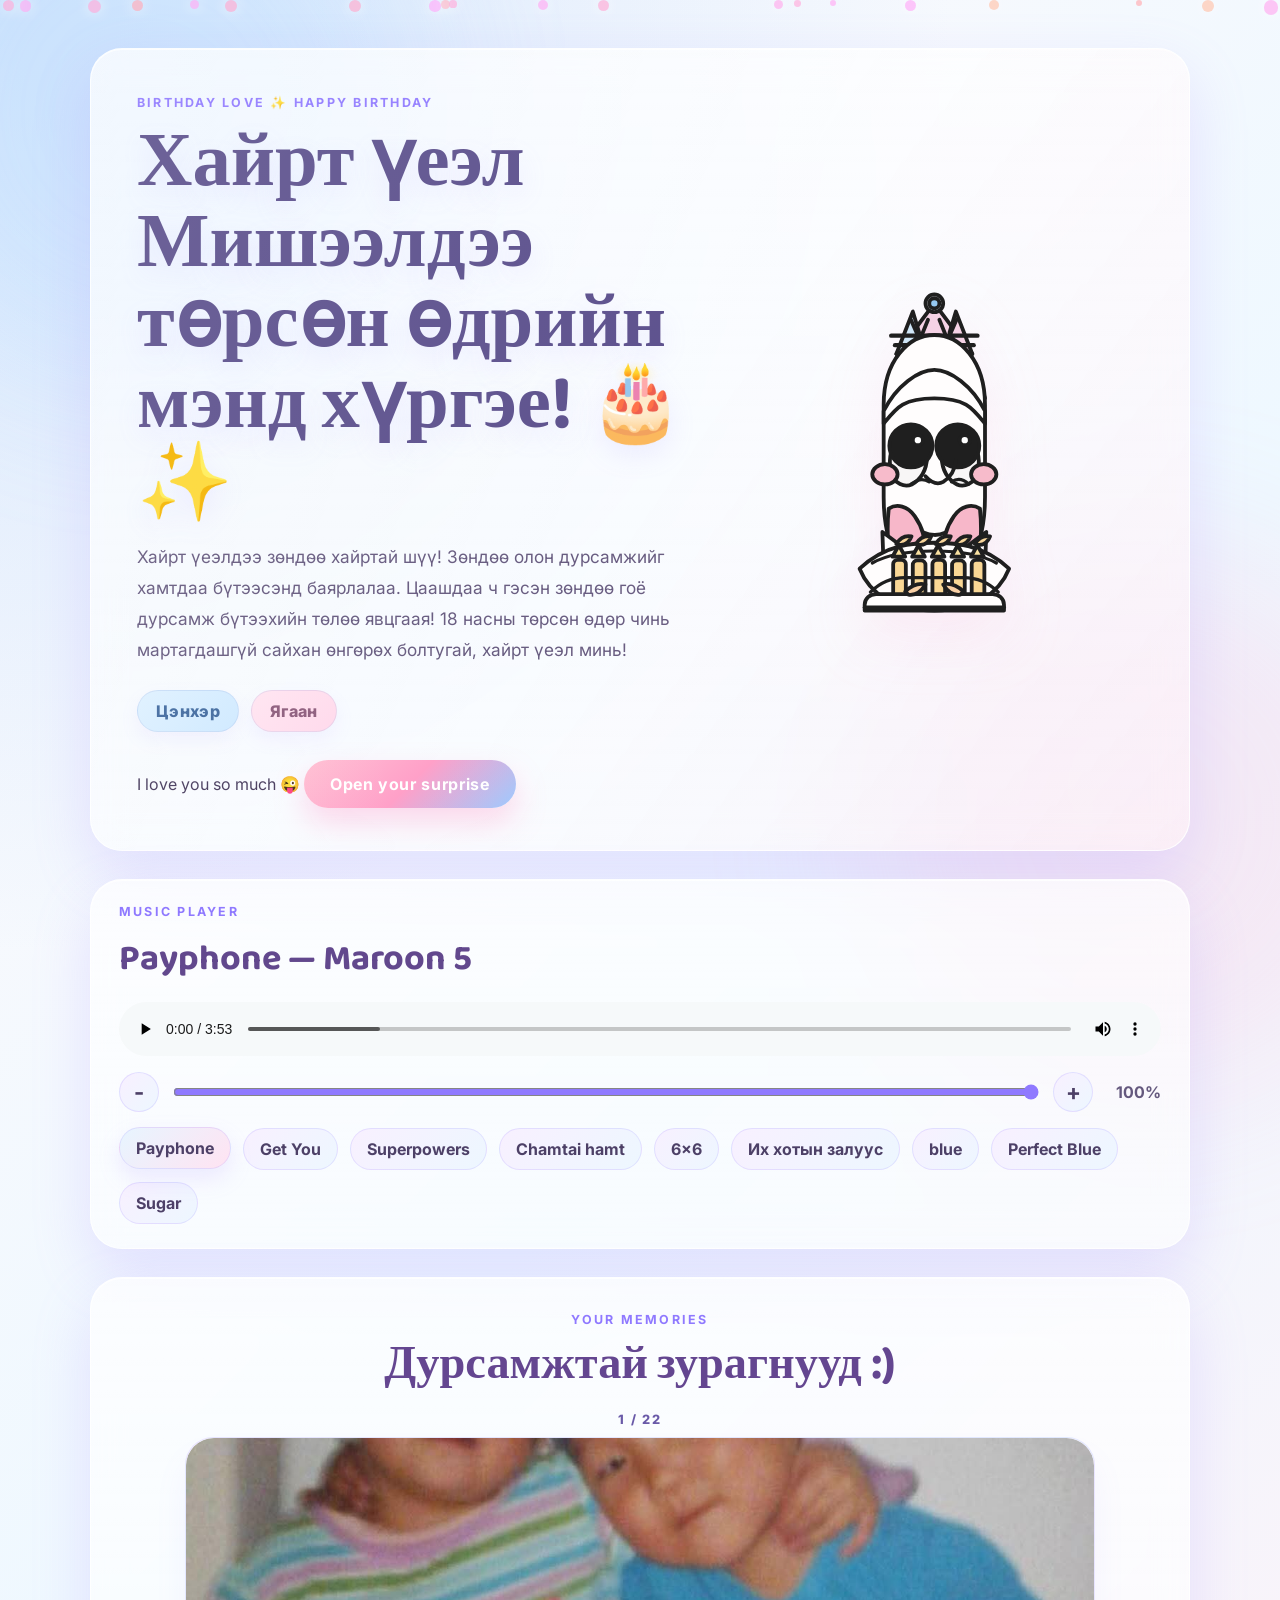
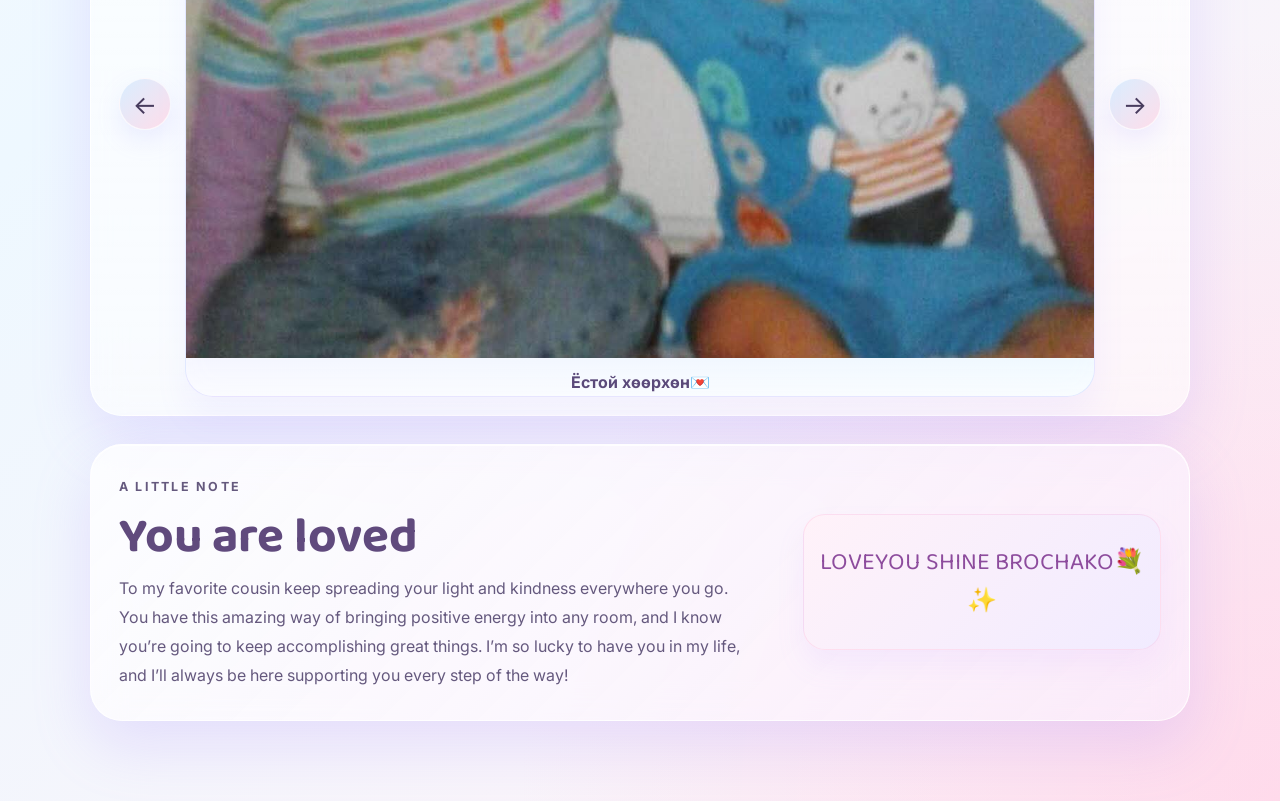
==== commit 3e06b111: "Add volume controls and preserve music link" ====
--- a/index.html
+++ b/index.html
@@ -37,7 +37,7 @@
 
           <div class="cta-row">
             <span class="cta-note">I love you so much 😜</span>
-            <a class="primary-btn challenge-link" href="./surprise.html">Open your surprise</a>
+            <a class="primary-btn challenge-link" href="./surprise.html" target="_blank" rel="noopener">Open your surprise</a>
           </div>
         </div>
 
@@ -60,6 +60,13 @@
           <source src="audio/payphone.mp3" type="audio/mpeg" />
           Your browser does not support the audio element.
         </audio>
+
+        <div class="volume-controls" aria-label="Volume controls">
+          <button type="button" class="volume-btn" id="volumeDown" aria-label="Turn volume down">-</button>
+          <input id="volumeSlider" type="range" min="0" max="1" step="0.05" value="1" aria-label="Volume" />
+          <button type="button" class="volume-btn" id="volumeUp" aria-label="Turn volume up">+</button>
+          <span id="volumeLabel">100%</span>
+        </div>
 
         <div class="playlist" aria-label="Song playlist">
           <button class="song-option active" data-track="audio/payphone.mp3" data-title="Payphone — Maroon 5">Payphone</button>
--- a/style.css
+++ b/style.css
@@ -294,6 +294,36 @@
   border-radius: 18px;
 }
 
+.volume-controls {
+  display: flex;
+  align-items: center;
+  gap: 12px;
+  color: var(--muted);
+  font-weight: 700;
+}
+
+.volume-btn {
+  width: 40px;
+  height: 40px;
+  border: 1px solid rgba(143, 121, 255, 0.18);
+  border-radius: 50%;
+  background: linear-gradient(135deg, #f8f0ff, #edf7ff);
+  color: #4d4067;
+  font-size: 1.4rem;
+  line-height: 1;
+  cursor: pointer;
+}
+
+#volumeSlider {
+  flex: 1;
+  accent-color: var(--purple);
+}
+
+#volumeLabel {
+  min-width: 3.5rem;
+  text-align: right;
+}
+
 .surprise {
   position: relative;
   margin-top: 28px;
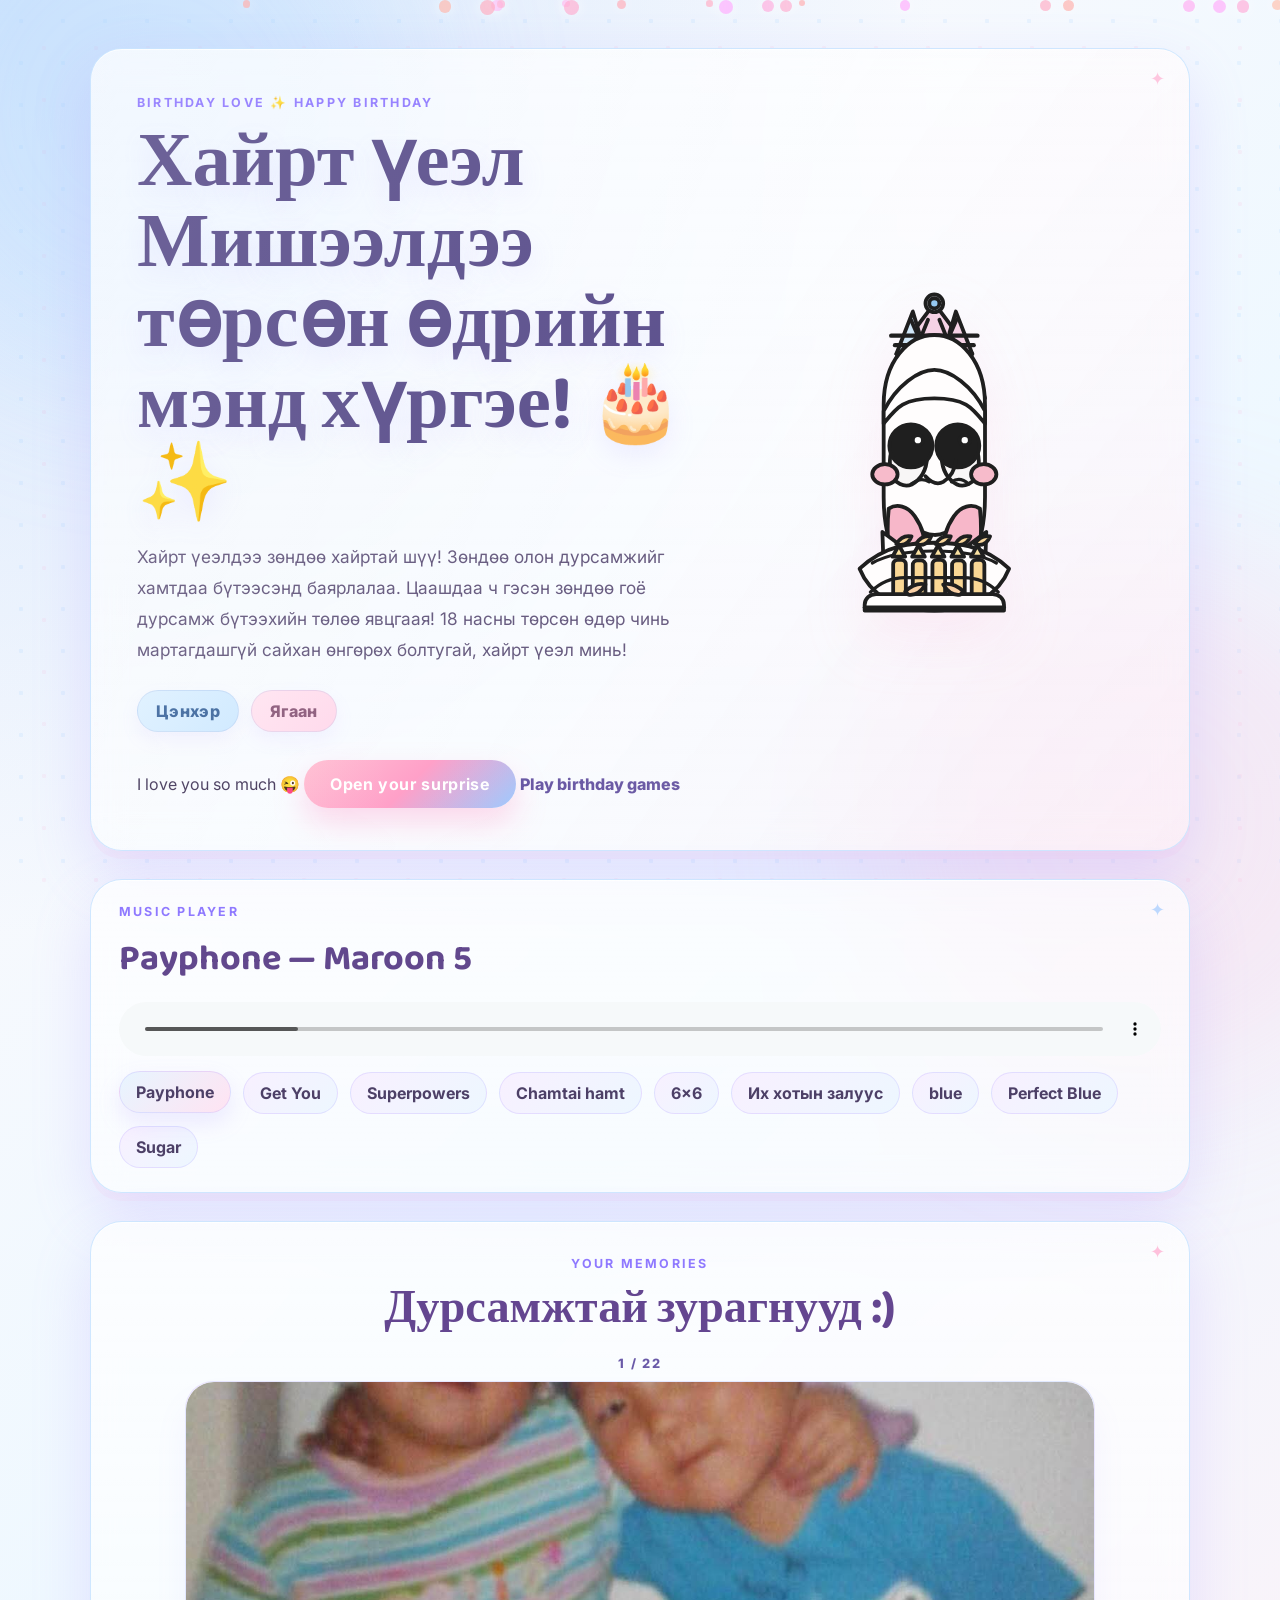
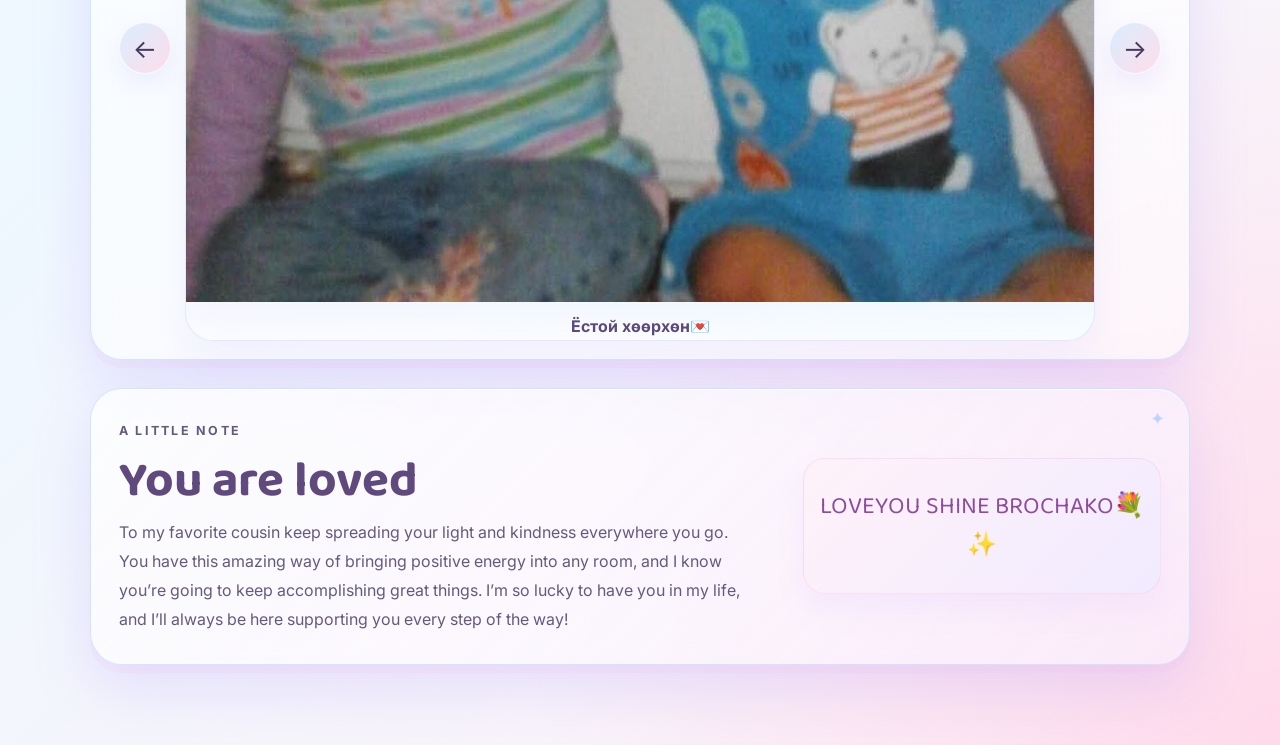
==== commit 30d3d761: "Add birthday games page" ====
--- a/index.html
+++ b/index.html
@@ -38,6 +38,7 @@
           <div class="cta-row">
             <span class="cta-note">I love you so much 😜</span>
             <a class="primary-btn challenge-link" href="./surprise.html" target="_blank" rel="noopener">Open your surprise</a>
+            <a class="secondary-btn" href="./games.html">Play birthday games</a>
           </div>
         </div>
 
@@ -60,13 +61,6 @@
           <source src="audio/payphone.mp3" type="audio/mpeg" />
           Your browser does not support the audio element.
         </audio>
-
-        <div class="volume-controls" aria-label="Volume controls">
-          <button type="button" class="volume-btn" id="volumeDown" aria-label="Turn volume down">-</button>
-          <input id="volumeSlider" type="range" min="0" max="1" step="0.05" value="1" aria-label="Volume" />
-          <button type="button" class="volume-btn" id="volumeUp" aria-label="Turn volume up">+</button>
-          <span id="volumeLabel">100%</span>
-        </div>
 
         <div class="playlist" aria-label="Song playlist">
           <button class="song-option active" data-track="audio/payphone.mp3" data-title="Payphone — Maroon 5">Payphone</button>
--- a/style.css
+++ b/style.css
@@ -36,6 +36,20 @@
   overflow-x: hidden;
 }
 
+body::before {
+  content: "";
+  position: fixed;
+  inset: 0;
+  pointer-events: none;
+  z-index: 0;
+  opacity: 0.34;
+  background-image:
+    radial-gradient(circle, rgba(141, 201, 255, 0.38) 0 2px, transparent 2.5px),
+    radial-gradient(circle, rgba(255, 157, 203, 0.3) 0 2px, transparent 2.5px);
+  background-position: 0 0, 18px 22px;
+  background-size: 42px 42px, 52px 52px;
+}
+
 h1,
 h2,
 h3 {
@@ -117,11 +131,22 @@
 }
 
 .card {
+  position: relative;
   background: linear-gradient(180deg, rgba(255,255,255,0.72), rgba(255,255,255,0.54));
-  border: 1px solid rgba(255,255,255,0.8);
-  box-shadow: 0 24px 60px var(--shadow), inset 0 1px 0 rgba(255,255,255,0.8);
+  border: 1px solid rgba(190, 222, 255, 0.72);
+  box-shadow: 0 24px 60px var(--shadow), 0 8px 0 rgba(255, 188, 220, 0.12), inset 0 1px 0 rgba(255,255,255,0.8);
   backdrop-filter: blur(16px);
   border-radius: 32px;
+}
+
+.card::after {
+  content: "✦";
+  position: absolute;
+  top: 18px;
+  right: 24px;
+  color: rgba(255, 143, 191, 0.48);
+  font-size: 1.15rem;
+  pointer-events: none;
 }
 
 .hero {
@@ -217,6 +242,14 @@
   box-shadow: 0 15px 30px rgba(255, 145, 198, 0.35);
 }
 
+.secondary-btn {
+  display: inline-block;
+  margin-top: 12px;
+  color: #6555a2;
+  font-weight: 800;
+  text-decoration: none;
+}
+
 .primary-btn:hover,
 .song-btn:hover,
 .nav-btn:hover {
@@ -249,6 +282,10 @@
   display: flex;
   flex-direction: column;
   gap: 16px;
+}
+
+.music::after {
+  color: rgba(137, 190, 255, 0.55);
 }
 
 .music-header {
@@ -294,40 +331,14 @@
   border-radius: 18px;
 }
 
-.volume-controls {
-  display: flex;
-  align-items: center;
-  gap: 12px;
-  color: var(--muted);
-  font-weight: 700;
-}
-
-.volume-btn {
-  width: 40px;
-  height: 40px;
-  border: 1px solid rgba(143, 121, 255, 0.18);
-  border-radius: 50%;
-  background: linear-gradient(135deg, #f8f0ff, #edf7ff);
-  color: #4d4067;
-  font-size: 1.4rem;
-  line-height: 1;
-  cursor: pointer;
-}
-
-#volumeSlider {
-  flex: 1;
-  accent-color: var(--purple);
-}
-
-#volumeLabel {
-  min-width: 3.5rem;
-  text-align: right;
-}
-
 .surprise {
   position: relative;
   margin-top: 28px;
   padding: 30px 28px 18px;
+}
+
+.surprise::after {
+  color: rgba(255, 143, 191, 0.55);
 }
 
 .section-heading {
@@ -458,6 +469,10 @@
   align-items: center;
   gap: 20px;
   background: linear-gradient(135deg, rgba(255,255,255,0.76), rgba(250,240,255,0.65));
+}
+
+.memory::after {
+  color: rgba(137, 190, 255, 0.55);
 }
 
 .memory-copy h2 {
@@ -531,7 +546,8 @@
     radial-gradient(circle at 82% 20%, rgba(255, 207, 228, 0.82), transparent 20%),
     radial-gradient(circle at 50% 80%, rgba(197, 228, 255, 0.7), transparent 22%),
     linear-gradient(135deg, #fffafc 0%, #edf7ff 38%, #fff1f7 100%);
-  overflow: hidden;
+  overflow-x: hidden;
+  overflow-y: auto;
 }
 
 .floating-hearts {
@@ -595,6 +611,24 @@
   height: 180px;
   border-radius: 50%;
   background: rgba(255, 192, 220, 0.14);
+}
+
+.birthday-decorations {
+  display: grid;
+  grid-template-columns: repeat(2, 1fr);
+  gap: 12px;
+  margin-top: 14px;
+}
+
+.birthday-decorations img {
+  display: block;
+  width: 100%;
+  aspect-ratio: 1 / 1;
+  object-fit: cover;
+  border: 3px solid rgba(255, 255, 255, 0.86);
+  border-radius: 18px;
+  background: linear-gradient(135deg, #e7f5ff, #ffe5f2);
+  box-shadow: 0 10px 22px rgba(155, 137, 220, 0.14);
 }
 
 .hero-memory {
@@ -782,3 +816,168 @@
     grid-template-columns: 1fr 1fr 1fr;
   }
 }
+
+.games-page {
+  min-height: 100vh;
+  padding: 32px 16px 70px;
+  background:
+    radial-gradient(circle at 12% 10%, rgba(164, 225, 255, 0.72), transparent 22%),
+    radial-gradient(circle at 88% 16%, rgba(255, 207, 228, 0.74), transparent 24%),
+    linear-gradient(135deg, #fffafc 0%, #edf7ff 48%, #fff1f7 100%);
+}
+
+.games-shell {
+  width: min(1120px, 100%);
+  margin: 0 auto;
+}
+
+.games-header {
+  margin: 18px 0 24px;
+  padding: 30px;
+  text-align: center;
+}
+
+.games-header h1 {
+  color: #5a4f8d;
+  font-size: clamp(2.4rem, 6vw, 4.6rem);
+  margin-bottom: 12px;
+}
+
+.games-header p:not(.eyebrow) {
+  color: var(--muted);
+  line-height: 1.7;
+  margin-bottom: 12px;
+}
+
+.games-header strong {
+  color: #d66b9e;
+  font-size: 1.15rem;
+}
+
+.games-grid {
+  display: grid;
+  grid-template-columns: repeat(2, minmax(0, 1fr));
+  gap: 22px;
+}
+
+.game-card {
+  padding: 24px;
+}
+
+.game-card h2 {
+  color: #5a4f8d;
+  font-size: clamp(1.7rem, 3vw, 2.3rem);
+  margin-bottom: 8px;
+}
+
+.game-card > p:not(.game-number) {
+  color: var(--muted);
+  line-height: 1.6;
+}
+
+.game-number {
+  color: var(--purple);
+  font-size: 0.75rem;
+  font-weight: 800;
+  letter-spacing: 0.14em;
+  text-transform: uppercase;
+}
+
+.game-btn,
+.color-choices button,
+.rps-choices button,
+.quiz-choices button {
+  border: 1px solid rgba(143, 121, 255, 0.18);
+  border-radius: 999px;
+  background: linear-gradient(135deg, #edf7ff, #ffe7f3);
+  color: #4d4067;
+  padding: 10px 15px;
+  font-weight: 800;
+  cursor: pointer;
+  transition: transform 0.2s ease, box-shadow 0.2s ease;
+}
+
+.game-btn:hover,
+.color-choices button:hover,
+.rps-choices button:hover,
+.quiz-choices button:hover {
+  transform: translateY(-2px);
+  box-shadow: 0 8px 18px rgba(173, 150, 255, 0.18);
+}
+
+.star-game {
+  position: relative;
+  height: 170px;
+  margin: 16px 0 8px;
+  overflow: hidden;
+  border-radius: 20px;
+  background: linear-gradient(135deg, #dff1ff, #ffe1f0);
+}
+
+#starTarget {
+  position: absolute;
+  border: 0;
+  background: transparent;
+  font-size: 2rem;
+  cursor: pointer;
+}
+
+#starTarget:disabled {
+  opacity: 0.35;
+  cursor: default;
+}
+
+.memory-grid {
+  display: grid;
+  grid-template-columns: repeat(2, 1fr);
+  gap: 10px;
+  margin: 16px 0 10px;
+}
+
+.memory-card-game {
+  min-height: 62px;
+  border: 1px solid rgba(143, 121, 255, 0.18);
+  border-radius: 16px;
+  background: #eef7ff;
+  font-size: 1.6rem;
+  cursor: pointer;
+}
+
+.memory-card-game.revealed,
+.memory-card-game.matched {
+  background: #ffe7f3;
+}
+
+.color-choices,
+.rps-choices,
+.quiz-choices {
+  display: flex;
+  flex-wrap: wrap;
+  gap: 10px;
+  margin: 18px 0 12px;
+}
+
+.inline-form {
+  display: flex;
+  gap: 10px;
+  margin: 18px 0 12px;
+}
+
+.inline-form input {
+  width: 100px;
+  border: 1px solid rgba(143, 121, 255, 0.22);
+  border-radius: 999px;
+  padding: 10px 14px;
+  color: var(--text);
+  font: inherit;
+}
+
+@media (max-width: 700px) {
+  .games-grid {
+    grid-template-columns: 1fr;
+  }
+
+  .games-header {
+    padding: 24px 18px;
+  }
+}
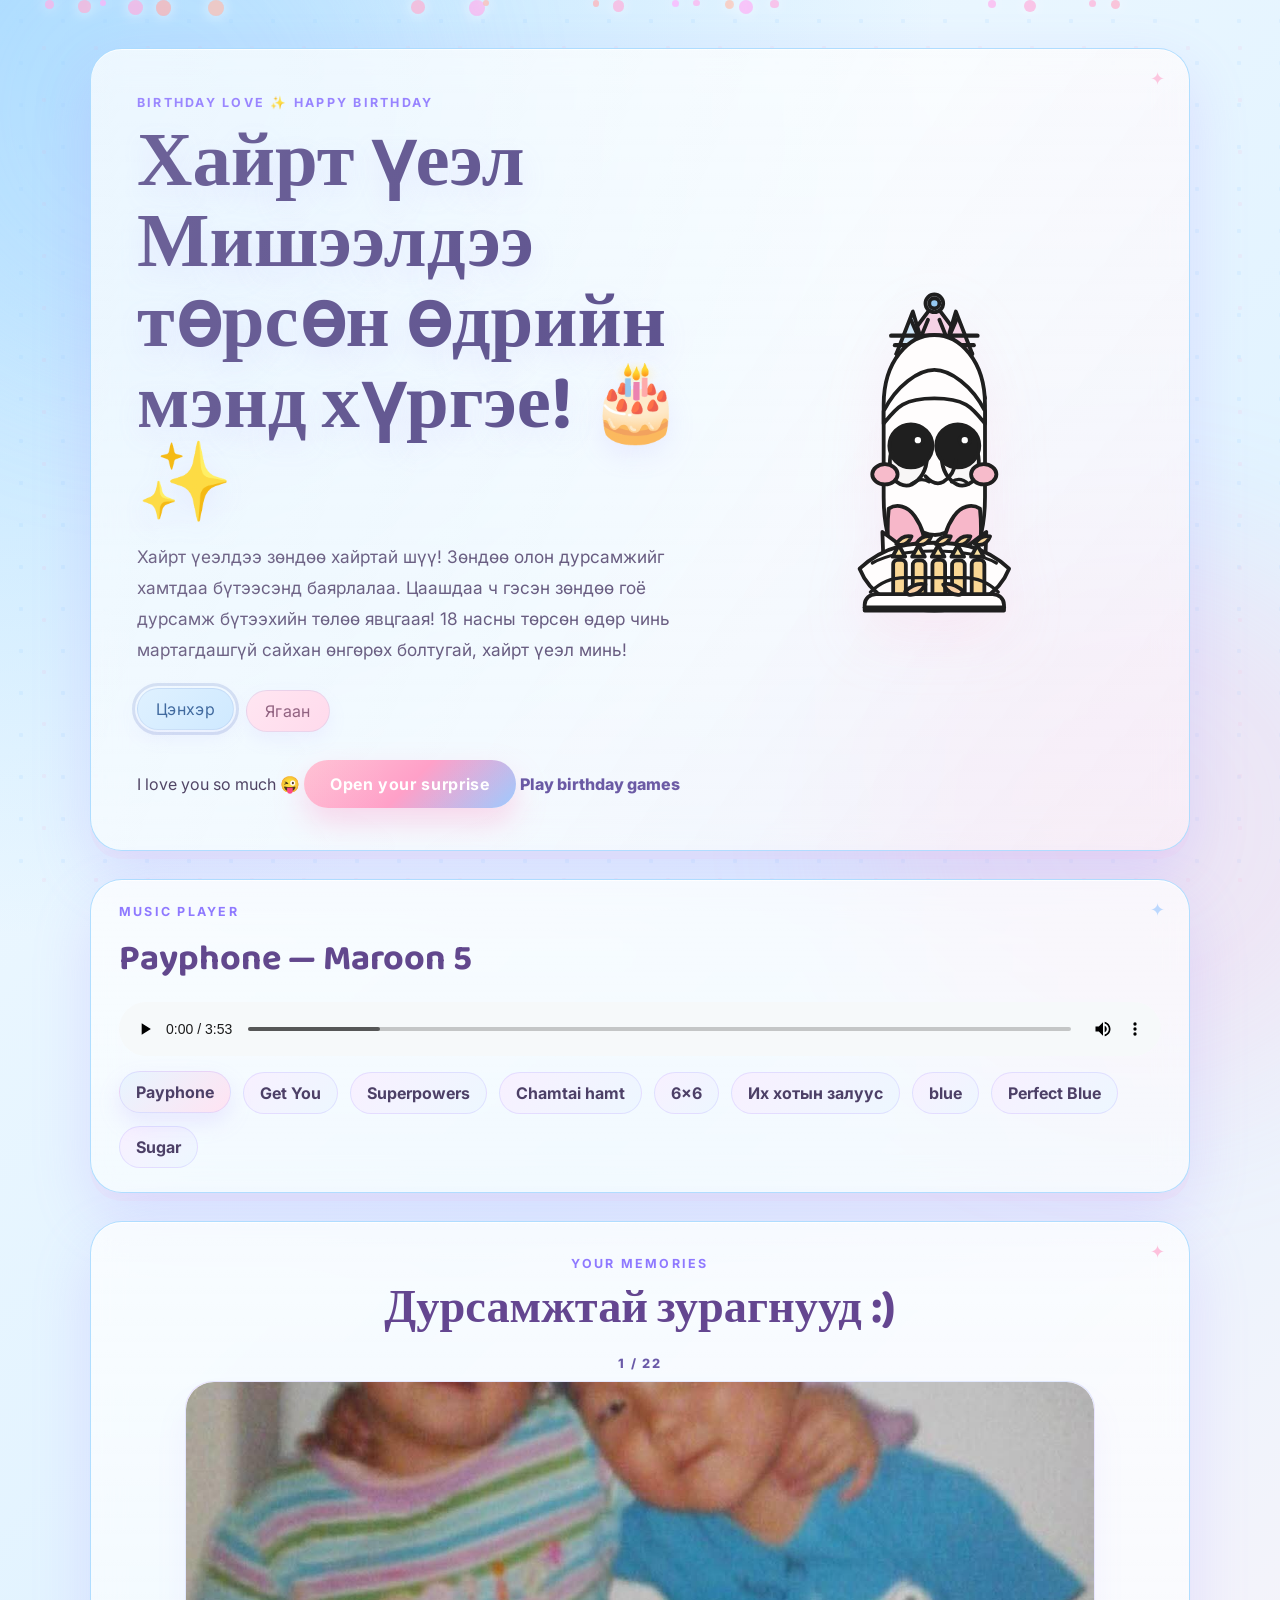
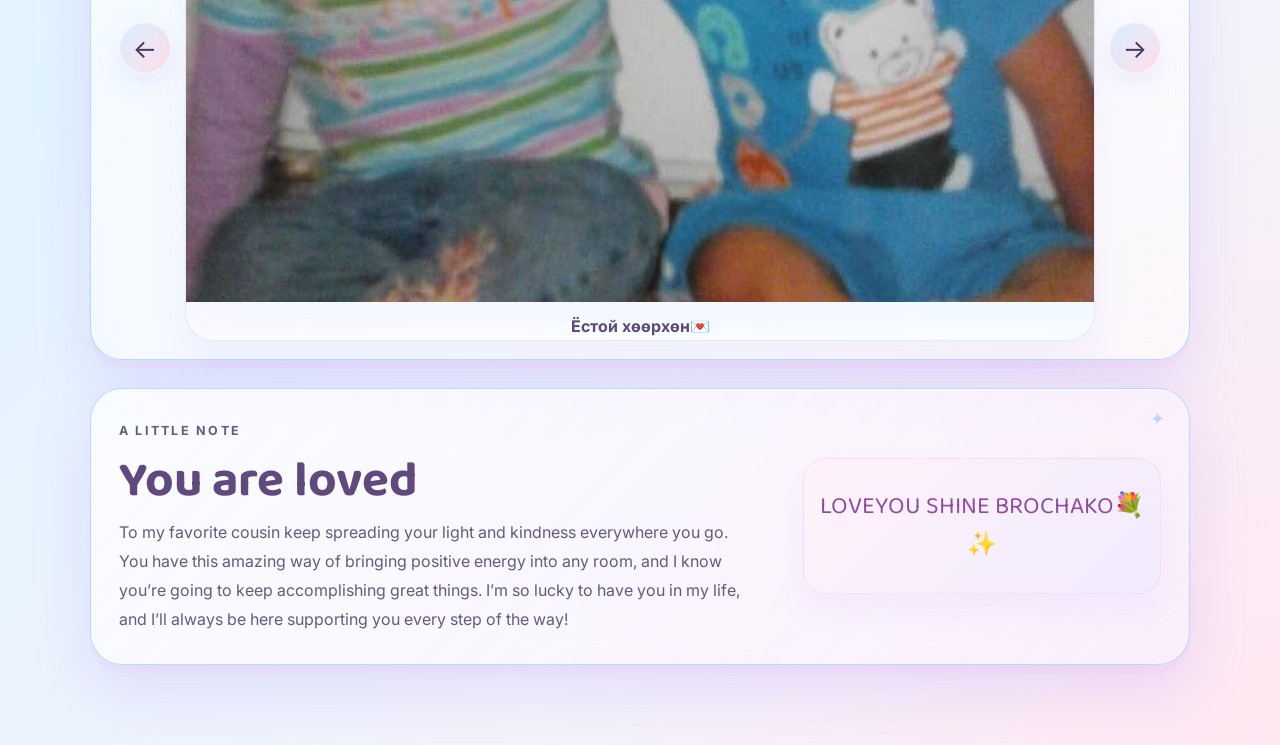
==== commit 0542281a: "Add clickable color themes" ====
--- a/index.html
+++ b/index.html
@@ -31,8 +31,8 @@
           </p>
 
           <div class="favorite-colors">
-            <span class="color-chip light-blue">Цэнхэр</span>
-            <span class="color-chip light-pink">Ягаан</span>
+            <button class="color-chip light-blue" type="button" data-theme="blue">Цэнхэр</button>
+            <button class="color-chip light-pink" type="button" data-theme="pink">Ягаан</button>
           </div>
 
           <div class="cta-row">
--- a/style.css
+++ b/style.css
@@ -220,6 +220,39 @@
   color: #8d5c7c;
 }
 
+.color-chip {
+  cursor: pointer;
+  font: inherit;
+}
+
+.color-chip.selected {
+  outline: 3px solid rgba(111, 131, 201, 0.22);
+  outline-offset: 2px;
+  transform: translateY(-2px);
+}
+
+body.theme-blue {
+  background:
+    radial-gradient(circle at top left, rgba(126, 202, 255, 0.56), transparent 35%),
+    radial-gradient(circle at bottom right, rgba(255, 194, 222, 0.24), transparent 28%),
+    linear-gradient(135deg, #f2faff 0%, #e2f3ff 48%, #fff3f8 100%);
+}
+
+body.theme-pink {
+  background:
+    radial-gradient(circle at top left, rgba(255, 185, 218, 0.54), transparent 35%),
+    radial-gradient(circle at bottom right, rgba(171, 218, 255, 0.28), transparent 28%),
+    linear-gradient(135deg, #fff4fa 0%, #ffe8f3 48%, #eef8ff 100%);
+}
+
+body.theme-blue .card {
+  border-color: rgba(157, 213, 255, 0.78);
+}
+
+body.theme-pink .card {
+  border-color: rgba(255, 181, 216, 0.78);
+}
+
 .cta-row {
   margin-top: 28px;
 }
@@ -832,9 +865,27 @@
 }
 
 .games-header {
+  isolation: isolate;
+  overflow: hidden;
   margin: 18px 0 24px;
-  padding: 30px;
+  padding: 42px 30px 30px;
   text-align: center;
+  background: linear-gradient(135deg, rgba(255,255,255,0.92), rgba(225,243,255,0.78) 52%, rgba(255,231,243,0.84));
+}
+
+.game-confetti {
+  position: absolute;
+  top: 14px;
+  left: 50%;
+  transform: translateX(-50%);
+  color: #ff91bd;
+  letter-spacing: 0.7em;
+  white-space: nowrap;
+  animation: confettiFloat 2.8s ease-in-out infinite alternate;
+}
+
+@keyframes confettiFloat {
+  to { transform: translateX(-50%) translateY(5px); }
 }
 
 .games-header h1 {
@@ -849,9 +900,41 @@
   margin-bottom: 12px;
 }
 
-.games-header strong {
+.score-panel {
+  display: grid;
+  grid-template-columns: auto auto;
+  gap: 0 12px;
+  align-items: center;
+  width: fit-content;
+  min-width: 220px;
+  margin: 20px auto 0;
+  padding: 12px 18px;
+  border: 1px solid rgba(255, 255, 255, 0.85);
+  border-radius: 18px;
+  background: rgba(255, 255, 255, 0.58);
+  box-shadow: 0 12px 24px rgba(142, 126, 255, 0.12);
+}
+
+.score-panel span {
+  color: var(--muted);
+  font-size: 0.76rem;
+  font-weight: 800;
+  letter-spacing: 0.08em;
+  text-transform: uppercase;
+  text-align: left;
+}
+
+.score-panel strong {
   color: #d66b9e;
-  font-size: 1.15rem;
+  font-size: 2rem;
+  line-height: 1;
+  grid-row: span 2;
+}
+
+.score-panel small {
+  color: #75668e;
+  font-size: 0.82rem;
+  text-align: left;
 }
 
 .games-grid {
@@ -861,7 +944,26 @@
 }
 
 .game-card {
+  overflow: hidden;
+  min-height: 380px;
   padding: 24px;
+  border-top: 6px solid #c5e7ff;
+  transition: transform 0.25s ease, box-shadow 0.25s ease;
+}
+
+.game-card:hover {
+  transform: translateY(-5px) rotate(0.2deg);
+  box-shadow: 0 28px 64px rgba(163, 133, 255, 0.23);
+}
+
+.game-card:nth-child(even) {
+  border-top-color: #ffc9df;
+}
+
+.game-card::after {
+  top: 14px;
+  right: 18px;
+  opacity: 0.7;
 }
 
 .game-card h2 {
@@ -881,6 +983,11 @@
   font-weight: 800;
   letter-spacing: 0.14em;
   text-transform: uppercase;
+}
+
+.game-card > p:last-child {
+  min-height: 26px;
+  font-weight: 700;
 }
 
 .game-btn,
@@ -912,6 +1019,7 @@
   overflow: hidden;
   border-radius: 20px;
   background: linear-gradient(135deg, #dff1ff, #ffe1f0);
+  box-shadow: inset 0 0 30px rgba(255, 255, 255, 0.68);
 }
 
 #starTarget {
@@ -948,6 +1056,14 @@
   background: #ffe7f3;
 }
 
+.memory-card-game.matched {
+  animation: matchPop 0.4s ease;
+}
+
+@keyframes matchPop {
+  50% { transform: scale(1.08) rotate(3deg); }
+}
+
 .color-choices,
 .rps-choices,
 .quiz-choices {
@@ -980,4 +1096,8 @@
   .games-header {
     padding: 24px 18px;
   }
-}
+
+  .game-card {
+    min-height: 0;
+  }
+}
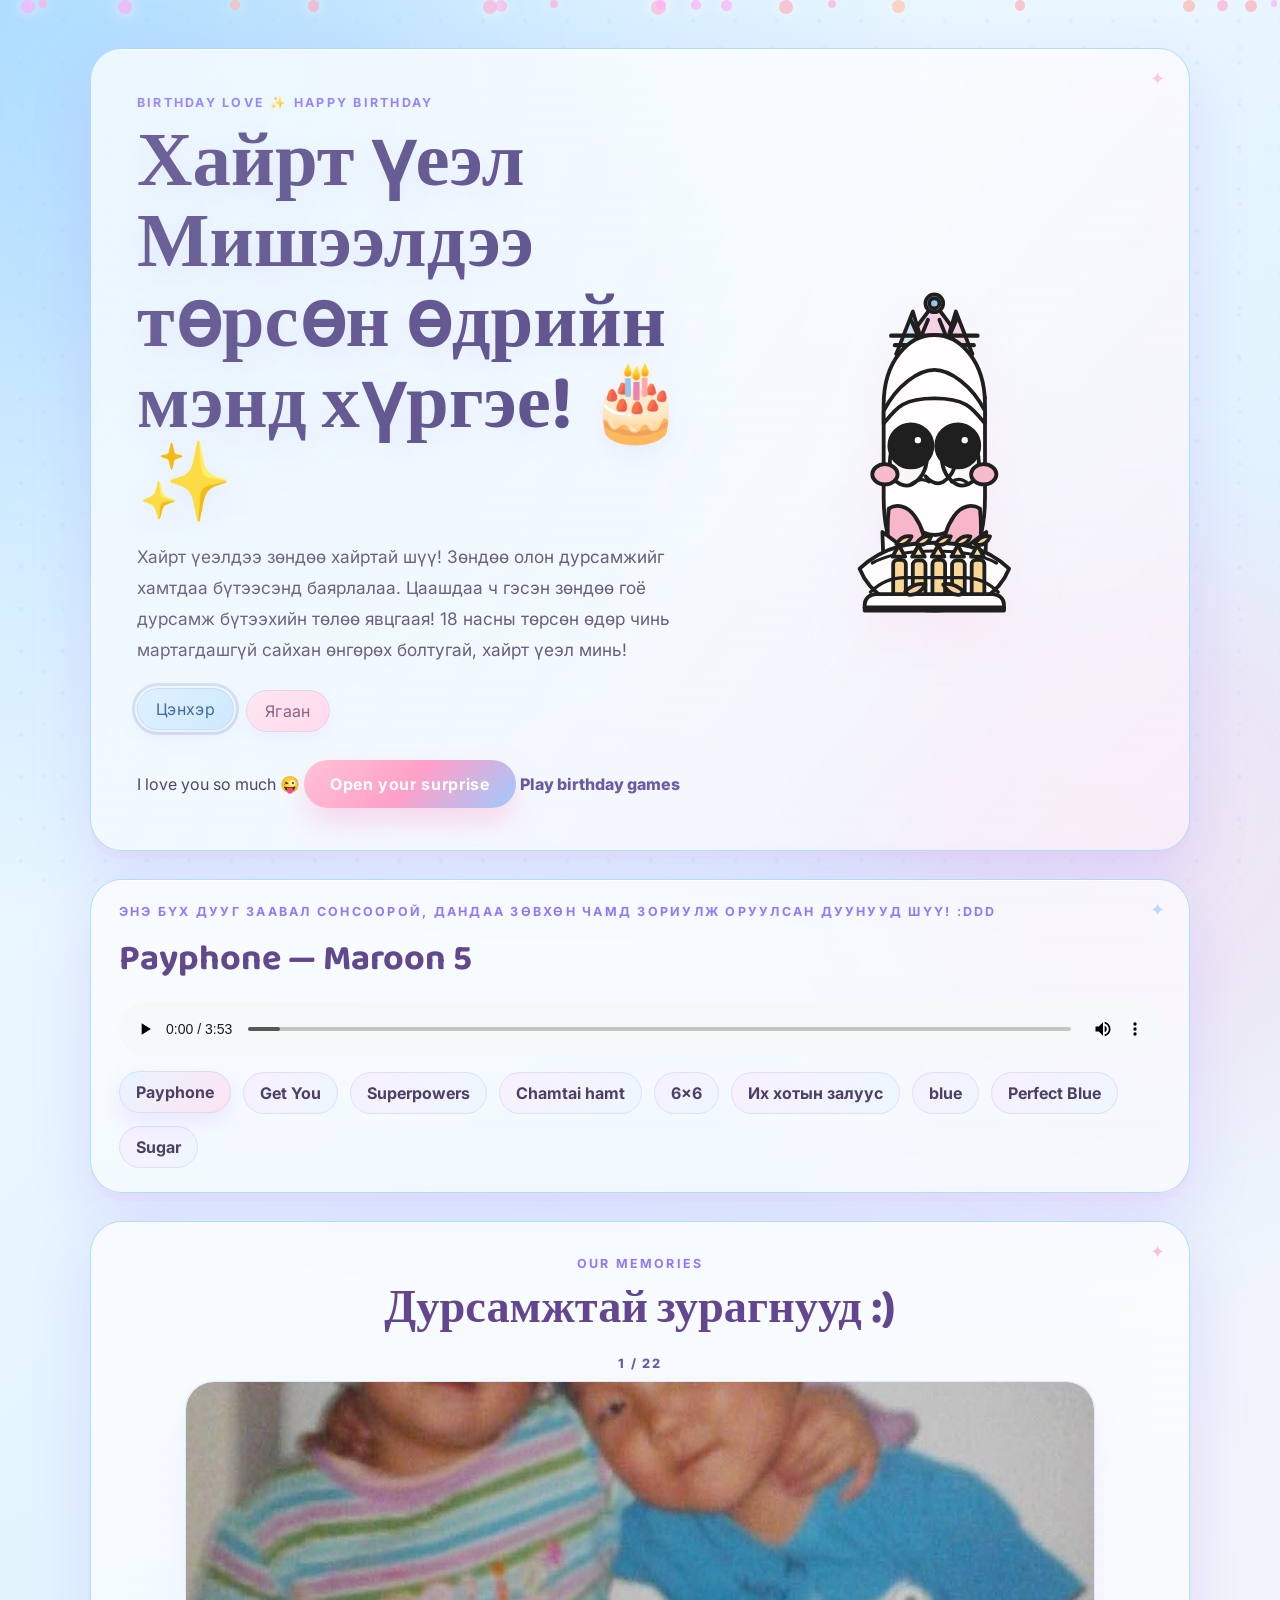
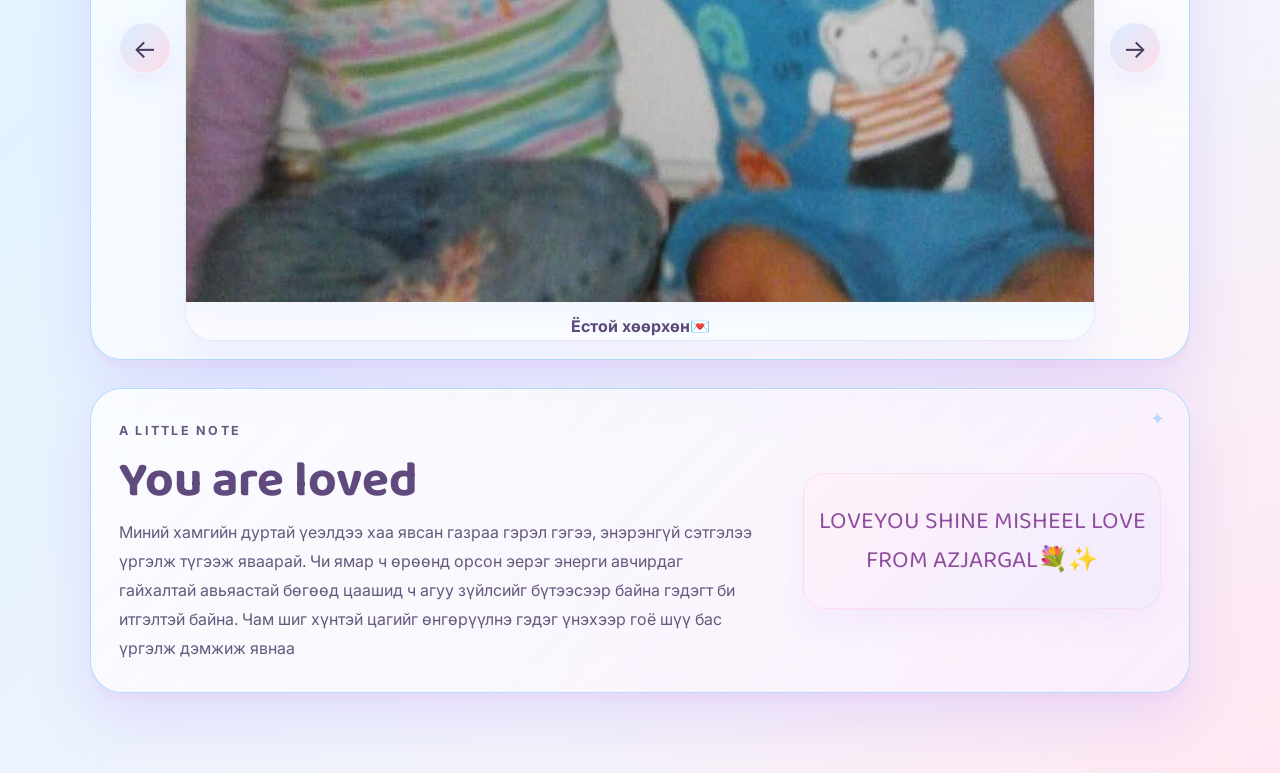
==== commit dcf3011d: "Update birthday messages" ====
--- a/index.html
+++ b/index.html
@@ -53,7 +53,7 @@
 
       <section class="music card">
         <div class="music-header">
-          <p class="eyebrow">Music player</p>
+            <p class="eyebrow">Энэ бүх дууг заавал сонсоорой, дандаа зөвхөн чамд зориулж оруулсан дуунууд шүү! :DDD</p>
           <h2 id="trackTitle">Payphone — Maroon 5</h2>
         </div>
 
@@ -77,7 +77,7 @@
 
       <section class="surprise card">
         <div class="section-heading">
-          <p class="eyebrow">Your memories</p>
+          <p class="eyebrow">OUR MEMORIES</p>
           <h2>Дурсамжтай зурагнууд :)</h2>
         </div>
 
@@ -278,10 +278,10 @@
           <p class="eyebrow">A little note</p>
           <h2>You are loved</h2>
           <p>
-            To my favorite cousin keep spreading your light and kindness everywhere you go. You have this amazing way of bringing positive energy into any room, and I know you’re going to keep accomplishing great things. I’m so lucky to have you in my life, and I’ll always be here supporting you every step of the way!
+            Миний хамгийн дуртай үеэлдээ хаа явсан газраа гэрэл гэгээ, энэрэнгүй сэтгэлээ үргэлж түгээж яваарай. Чи ямар ч өрөөнд орсон эерэг энерги авчирдаг гайхалтай авьяастай бөгөөд цаашид ч агуу зүйлсийг бүтээсээр байна гэдэгт би итгэлтэй байна. Чам шиг хүнтэй цагийг өнгөрүүлнэ гэдэг үнэхээр гоё шүү бас үргэлж дэмжиж явнаа
           </p>
         </div>
-        <div class="signature">LOVEYOU SHINE BROCHAKO💐✨</div>
+        <div class="signature">LOVEYOU SHINE MISHEEL LOVE FROM AZJARGAL💐✨</div>
       </section>
     </main>
 
